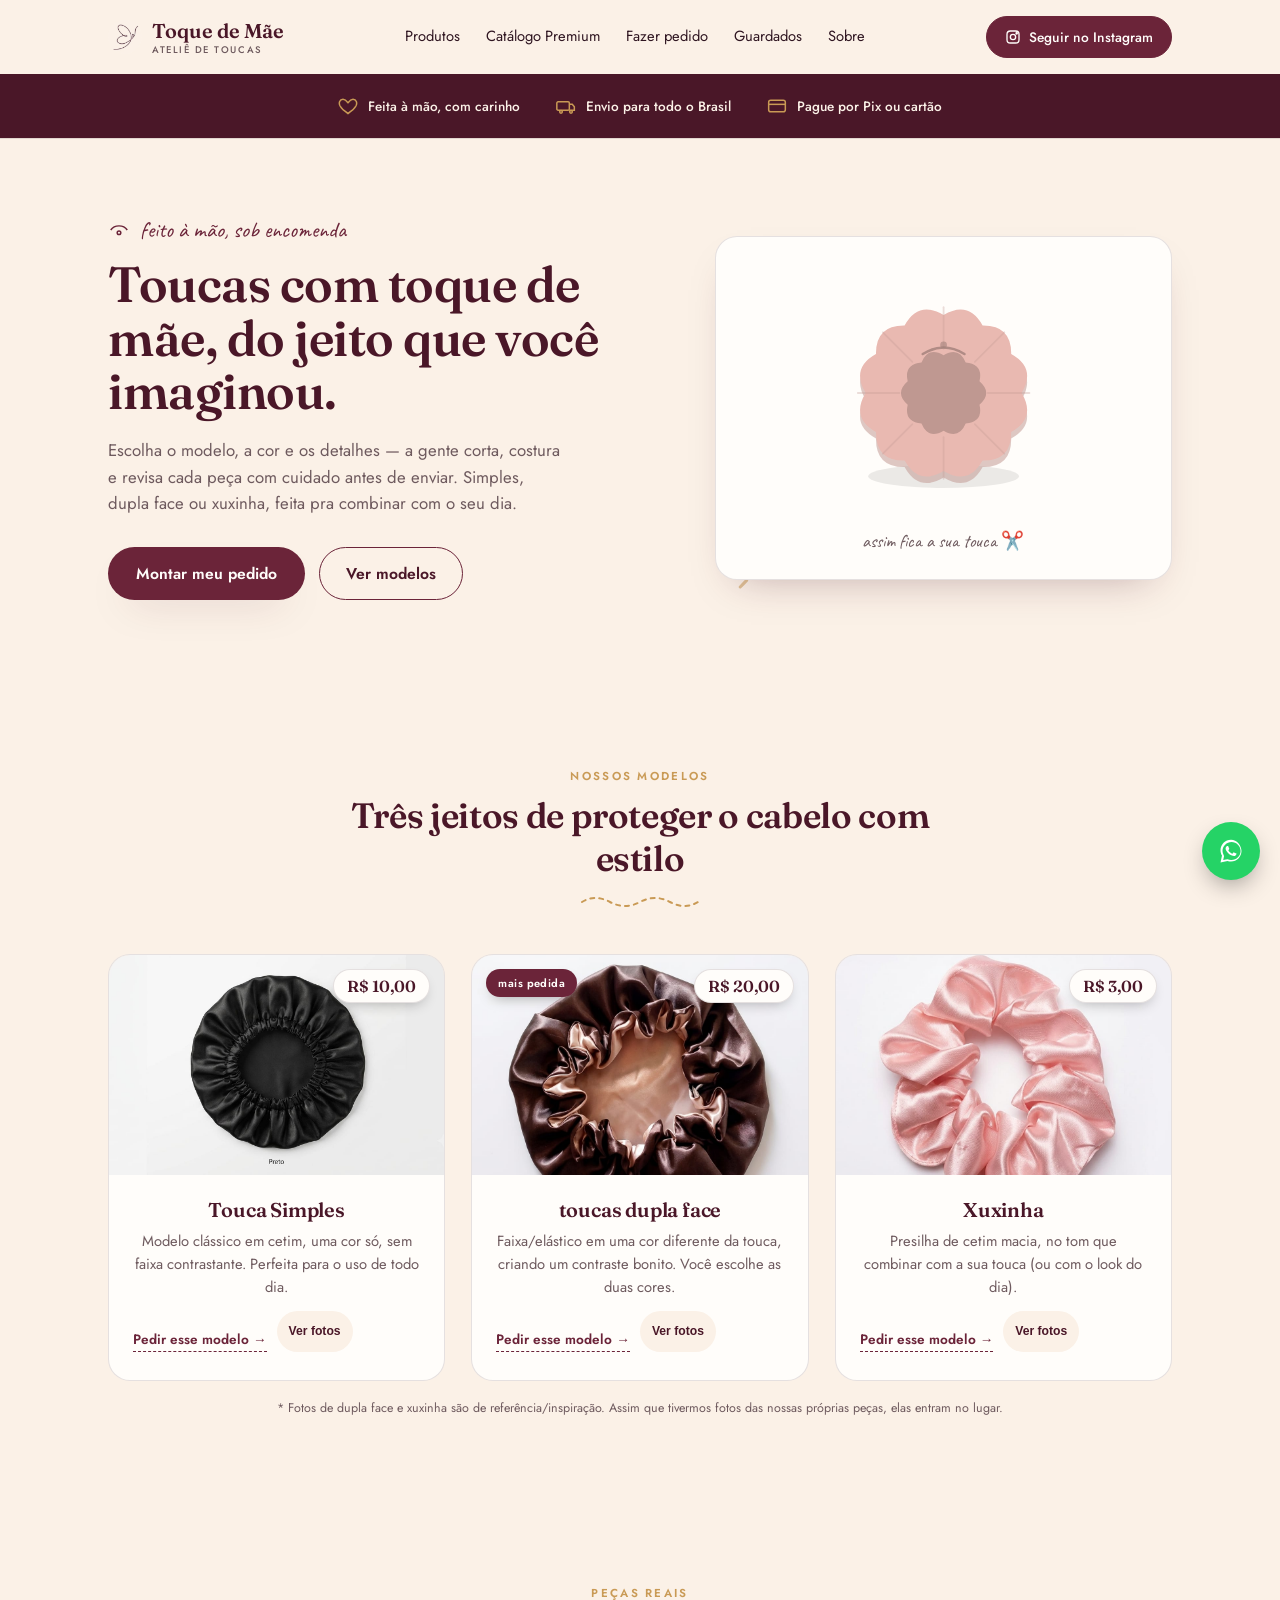
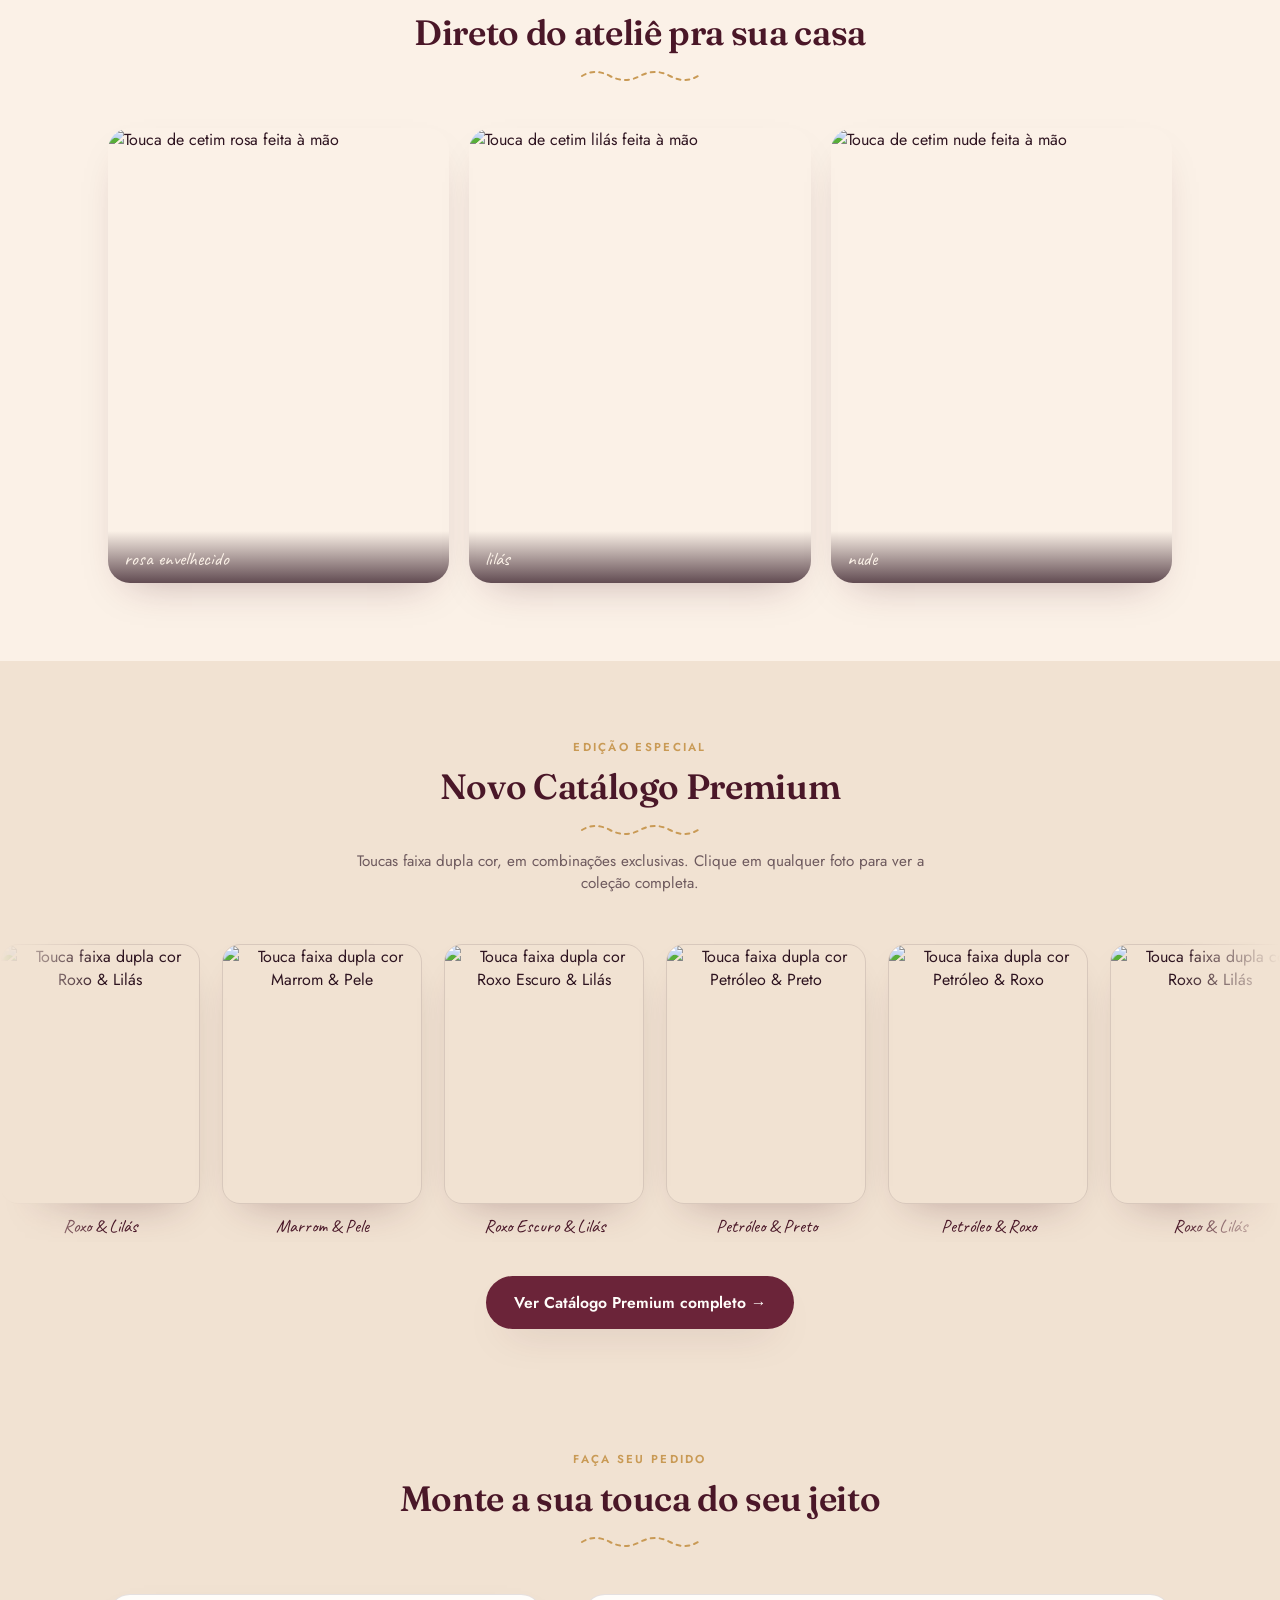
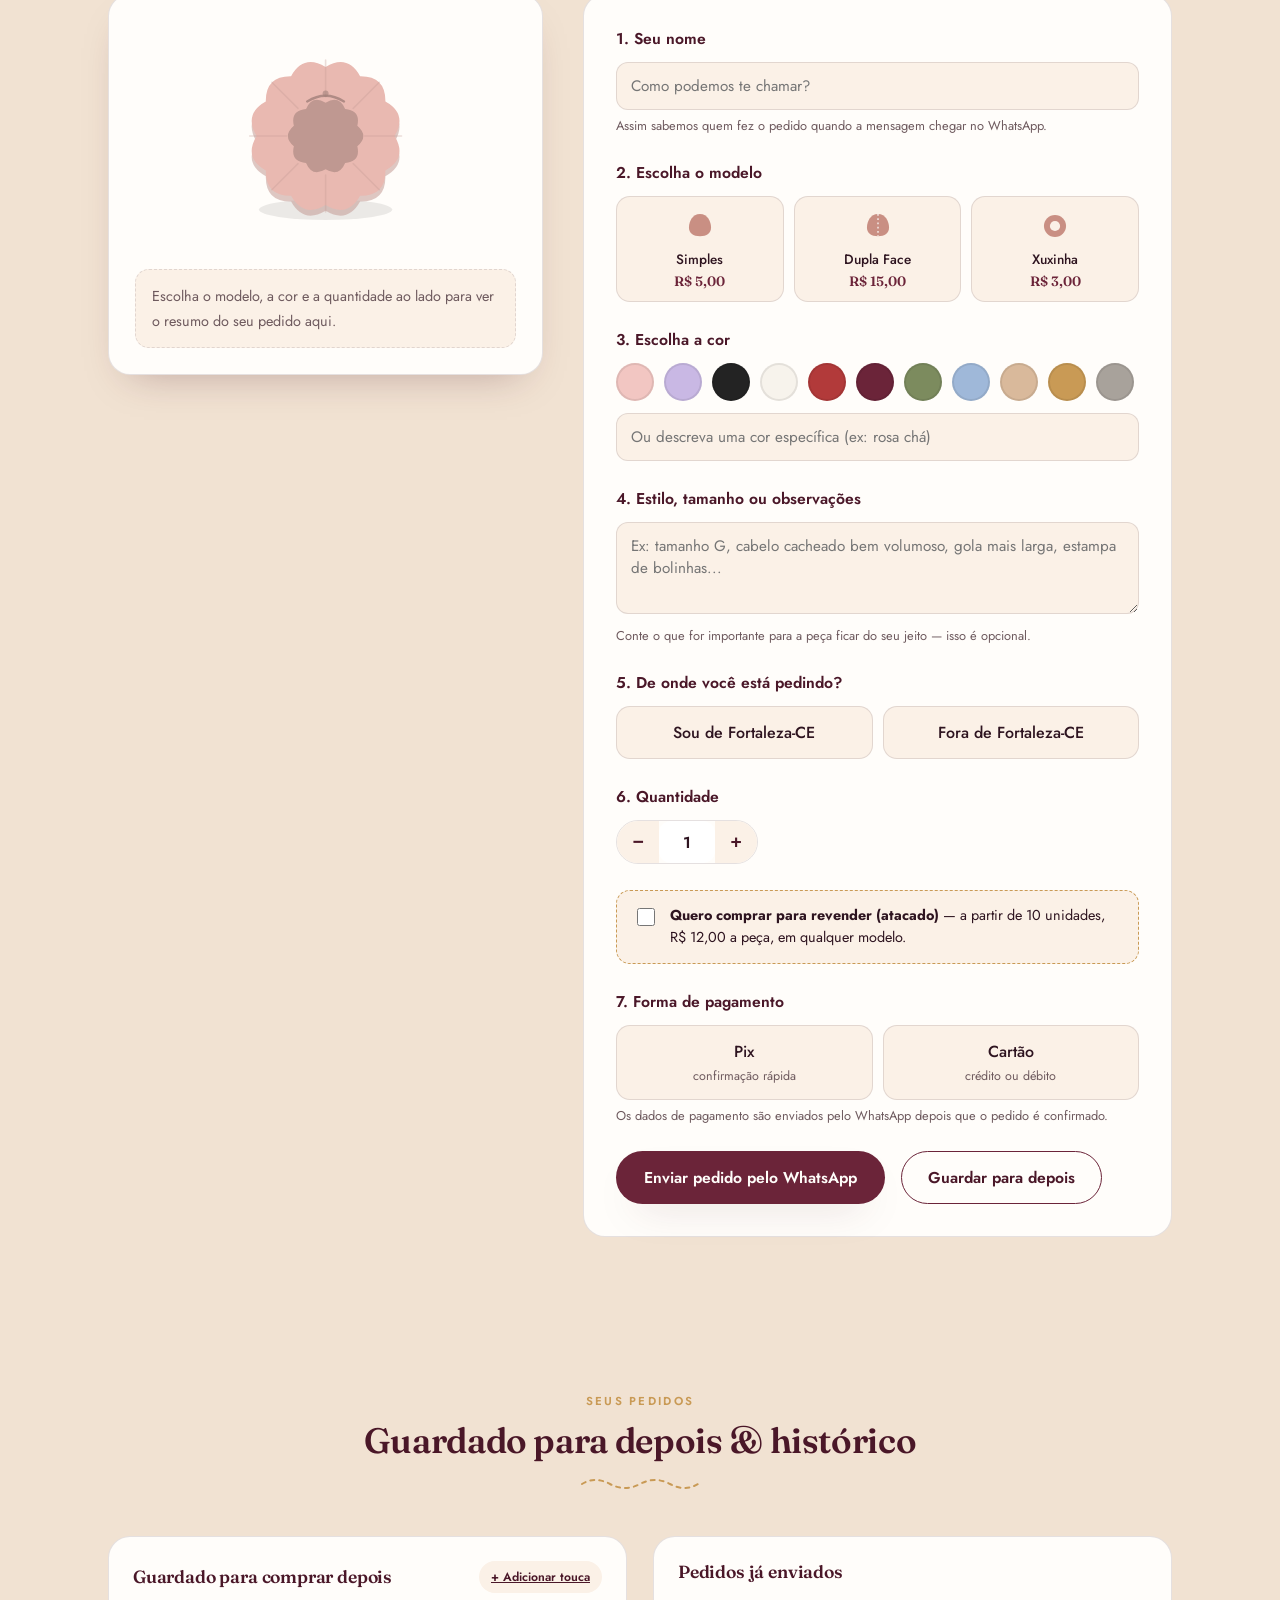
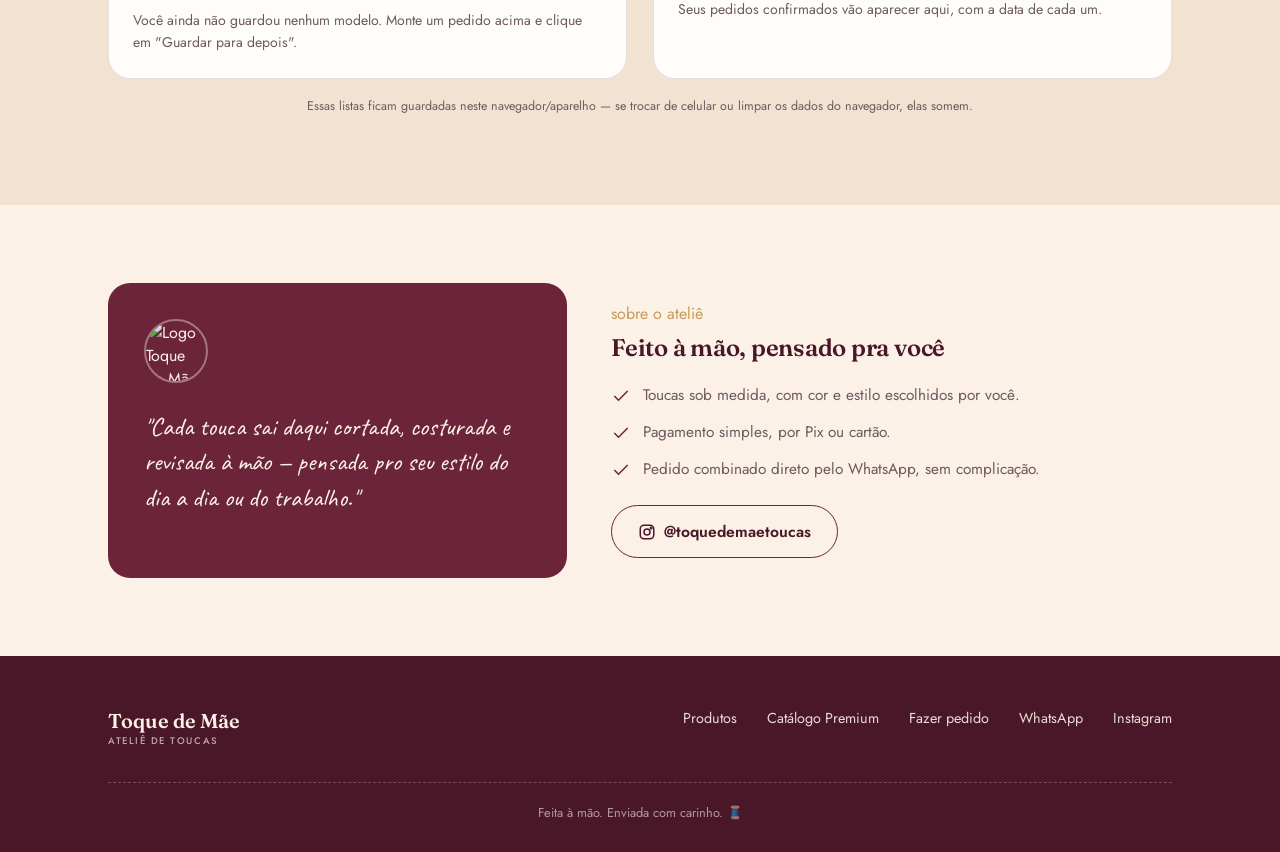
==== index.html @ f6f3ed4c "Add files via upload" ====
<!DOCTYPE html>
<html lang="pt-BR">
<head>
<meta charset="UTF-8">
<meta name="viewport" content="width=device-width, initial-scale=1.0">
<title>Toque de Mãe — Toucas feitas à mão</title>
<link rel="icon" type="image/jpeg" href="FOTOS/WhatsApp Image 2026-07-10 at 22.04.01.jpeg">
<link rel="preconnect" href="https://fonts.googleapis.com">
<link rel="preconnect" href="https://fonts.gstatic.com" crossorigin>
<link href="https://fonts.googleapis.com/css2?family=Fraunces:ital,opsz,wght@0,9..144,300;0,9..144,500;0,9..144,600;1,9..144,500&family=Jost:wght@300;400;500;600;700&family=Caveat:wght@500;600&display=swap" rel="stylesheet">
<link rel="stylesheet" href="toque-de-mae.css">
</head>
<body>

<header>
  <div class="nav">
    <a class="brand" href="#top">
      <img class="brand-mark" src="FOTOS/WhatsApp Image 2026-07-10 at 22.04.01.jpeg" alt="Logo Toque de Mãe" style="border-radius:50%;object-fit:cover;">
      <span class="brand-name">Toque de Mãe<small>Ateliê de toucas</small></span>
    </a>
    <nav class="links">
      <a href="#produtos">Produtos</a>
      <a href="#catalogo-premium">Catálogo Premium</a>
      <a href="#pedido">Fazer pedido</a>
      <a href="#favoritos">Guardados</a>
      <a href="#sobre">Sobre</a>
    </nav>
    <a class="ig-btn" href="https://www.instagram.com/toquedemaetoucas" target="_blank" rel="noopener">
      <svg viewBox="0 0 24 24" fill="none" stroke="currentColor" stroke-width="2"><rect x="3" y="3" width="18" height="18" rx="5"/><circle cx="12" cy="12" r="4"/><circle cx="17.5" cy="6.5" r="1"/></svg>
      <span>Seguir no Instagram</span>
    </a>
  </div>
  <div class="trust-strip">
    <div class="trust-item">
      <svg viewBox="0 0 24 24" fill="none" stroke="currentColor" stroke-width="1.8"><path d="M12 21s-7-4.5-9.5-9C.5 8 2 4 6 4c2 0 4 1.5 6 4 2-2.5 4-4 6-4 4 0 5.5 4 3.5 8-2.5 4.5-9.5 9-9.5 9z"/></svg>
      Feita à mão, com carinho
    </div>
    <div class="trust-item">
      <svg viewBox="0 0 24 24" fill="none" stroke="currentColor" stroke-width="1.8"><rect x="1" y="7" width="15" height="10" rx="1.5"/><path d="M16 10h3.5L22 13v4h-6"/><circle cx="6" cy="19" r="1.6"/><circle cx="18" cy="19" r="1.6"/></svg>
      Envio para todo o Brasil
    </div>
    <div class="trust-item">
      <svg viewBox="0 0 24 24" fill="none" stroke="currentColor" stroke-width="1.8"><rect x="2" y="5" width="20" height="14" rx="2.5"/><path d="M2 10h20"/></svg>
      Pague por Pix ou cartão
    </div>
  </div>
</header>

<main id="top">

  <!-- HERO -->
  <section class="hero">
    <div class="wrap">
      <div>
        <div class="eyebrow">
          <svg viewBox="0 0 24 24" fill="none" stroke="currentColor" stroke-width="1.6"><path d="M3 12c4-6 14-6 18 0"/><circle cx="12" cy="15" r="2"/></svg>
          feito à mão, sob encomenda
        </div>
        <h1>Toucas com toque de mãe, do jeito que você imaginou.</h1>
        <p class="lede">Escolha o modelo, a cor e os detalhes — a gente corta, costura e revisa cada peça com cuidado antes de enviar. Simples, dupla face ou xuxinha, feita pra combinar com o seu dia.</p>
        <div class="hero-ctas">
          <a href="#pedido" class="btn-primary">Montar meu pedido</a>
          <a href="#produtos" class="btn-ghost">Ver modelos</a>
        </div>
      </div>
      <div class="hero-art">
        <svg class="hero-thread" viewBox="0 0 300 300" fill="none">
          <path d="M10 250 C 80 180, 60 90, 150 60 S 280 20, 280 90" stroke="#C99A55" stroke-width="2" stroke-dasharray="6 8" stroke-linecap="round"/>
        </svg>
        <div class="hero-card">
          <svg id="heroPreview" viewBox="0 0 200 200"></svg>
          <div class="cap">assim fica a sua touca ✂️</div>
        </div>
      </div>
    </div>
  </section>

  <!-- PRODUCTS -->
  <section id="produtos">
    <div class="wrap">
      <div class="section-head">
        <span class="tag">nossos modelos</span>
        <h2>Três jeitos de proteger o cabelo com estilo</h2>
        <svg class="stitch-underline" viewBox="0 0 120 12"><path d="M2 6 Q 15 -2, 30 6 T 60 6 T 90 6 T 118 6" stroke="#C99A55" stroke-width="2" fill="none" stroke-dasharray="4 5" stroke-linecap="round"/></svg>
      </div>
      <div class="products-grid">

        <div class="product-card">
          <div class="product-media">
            <span class="price-tag">R$ 10,00</span>
            <div class="product-photo">
              <img src="FOTOS/foto 2.jpeg" alt="Touca simples de cetim dourada, foto real do ateliê" loading="lazy">
            </div>
          </div>
          <div class="body">
            <h3>Touca Simples</h3>
            <p>Modelo clássico em cetim, uma cor só, sem faixa contrastante. Perfeita para o uso de todo dia.</p>
            <div style="display:flex; gap:10px; flex-wrap:wrap; margin-top:12px;">
              <a class="pick" data-type="simples" href="#pedido">Pedir esse modelo →</a>
              <button type="button" class="fh-btn" data-carousel="simples">Ver fotos</button>
            </div>
          </div>
        </div>

        <div class="product-card">
          <div class="product-media">
            <span class="badge-best">mais pedida</span>
            <span class="price-tag">R$ 20,00</span>
            <div class="product-photo">
              <img src="FOTOS/foto 8.jpeg" alt="Acessórios de cetim em duas cores, inspiração para touca dupla face" loading="lazy" referrerpolicy="no-referrer" onerror="this.onerror=null;this.src=quot;assets/touca-lilas.jpg&quot;;">
            </div>
          </div>
          <div class="body">
            <h3>toucas dupla face</h3>
            <p>Faixa/elástico em uma cor diferente da touca, criando um contraste bonito. Você escolhe as duas cores.</p>
            <div style="display:flex; gap:10px; flex-wrap:wrap; margin-top:12px;">
              <a class="pick" data-type="dupla" href="#pedido">Pedir esse modelo →</a>
              <button type="button" class="fh-btn" data-carousel="dupla">Ver fotos</button>
            </div>
          </div>
        </div>

        <div class="product-card">
          <div class="product-media">
            <span class="price-tag">R$ 3,00</span>
            <div class="product-photo">
              <img src="FOTOS/foto 12.jpeg" alt="Xuxinha de cetim rosa, foto real do ateliê" loading="lazy">
            </div>
          </div>
          <div class="body">
            <h3>Xuxinha</h3>
            <p>Presilha de cetim macia, no tom que combinar com a sua touca (ou com o look do dia).</p>
            <div style="display:flex; gap:10px; flex-wrap:wrap; margin-top:12px;">
              <a class="pick" data-type="xuxinha" href="#pedido">Pedir esse modelo →</a>
              <button type="button" class="fh-btn" data-carousel="xuxinha">Ver fotos</button>
            </div>
          </div>
        </div>

      </div>
      <p style="text-align:center; font-size:0.78rem; color:var(--ink-soft); margin-top:18px;">* Fotos de dupla face e xuxinha são de referência/inspiração. Assim que tivermos fotos das nossas próprias peças, elas entram no lugar.</p>
    </div>
  </section>

  <!-- GALLERY -->
  <section>
    <div class="wrap">
      <div class="section-head">
        <span class="tag">peças reais</span>
        <h2>Direto do ateliê pra sua casa</h2>
        <svg class="stitch-underline" viewBox="0 0 120 12"><path d="M2 6 Q 15 -2, 30 6 T 60 6 T 90 6 T 118 6" stroke="#C99A55" stroke-width="2" fill="none" stroke-dasharray="4 5" stroke-linecap="round"/></svg>
      </div>
      <div class="gallery-grid">
        <div class="gallery-item">
          <img src="assets/touca-rosa.jpg" alt="Touca de cetim rosa feita à mão" loading="lazy">
          <div class="cap">rosa envelhecido</div>
        </div>
        <div class="gallery-item">
          <img src="assets/touca-lilas.jpg" alt="Touca de cetim lilás feita à mão" loading="lazy">
          <div class="cap">lilás</div>
        </div>
        <div class="gallery-item">
          <img src="assets/touca-nude.jpg" alt="Touca de cetim nude feita à mão" loading="lazy">
          <div class="cap">nude</div>
        </div>
      </div>
    </div>
  </section>

  <!-- CATÁLOGO PREMIUM -->
  <section class="alt premium-section">
    <div class="wrap">
      <div class="section-head">
        <span class="tag">edição especial</span>
        <h2>Novo Catálogo Premium</h2>
        <svg class="stitch-underline" viewBox="0 0 120 12"><path d="M2 6 Q 15 -2, 30 6 T 60 6 T 90 6 T 118 6" stroke="#C99A55" stroke-width="2" fill="none" stroke-dasharray="4 5" stroke-linecap="round"/></svg>
        <p style="margin-top:14px;color:var(--ink-soft);font-size:0.95rem;">Toucas faixa dupla cor, em combinações exclusivas. Clique em qualquer foto para ver a coleção completa.</p>
      </div>
    </div>

    <div class="marquee-wrap">
      <a href="#catalogo-premium" class="marquee-track" id="marqueeTrack" aria-label="Ver Catálogo Premium completo">
        <!-- os itens são duplicados via JS para o loop ficar contínuo -->
      </a>
    </div>

    <div class="wrap" style="text-align:center; margin-top:8px;">
      <a href="#catalogo-premium" class="btn-primary">Ver Catálogo Premium completo →</a>
    </div>
  </section>

  <!-- ORDER -->
  <section class="alt" id="pedido">
    <div class="wrap">
      <div class="section-head">
        <span class="tag">faça seu pedido</span>
        <h2>Monte a sua touca do seu jeito</h2>
        <svg class="stitch-underline" viewBox="0 0 120 12"><path d="M2 6 Q 15 -2, 30 6 T 60 6 T 90 6 T 118 6" stroke="#C99A55" stroke-width="2" fill="none" stroke-dasharray="4 5" stroke-linecap="round"/></svg>
      </div>

      <div class="order-layout">

        <div class="preview-panel">
          <svg id="livePreview" viewBox="0 0 200 200"></svg>
          <div class="preview-summary" id="summaryBox">
            Escolha o modelo, a cor e a quantidade ao lado para ver o resumo do seu pedido aqui.
          </div>
        </div>

        <form id="orderForm">

          <div class="field">
            <label class="title" for="customerName">1. Seu nome</label>
            <input type="text" id="customerName" placeholder="Como podemos te chamar?">
            <div class="hint">Assim sabemos quem fez o pedido quando a mensagem chegar no WhatsApp.</div>
          </div>

          <div class="field">
            <label class="title">2. Escolha o modelo</label>
            <div class="type-grid" id="typeGrid">
              <label class="type-option" data-type="simples">
                <input type="radio" name="tipo" value="Touca Simples">
                <svg viewBox="0 0 40 40"><path d="M20 6 C11 6 7 15 7 22 C7 28 12 32 20 32 C28 32 33 28 33 22 C33 15 29 6 20 6 Z" fill="#c98f83"/></svg>
                Simples
                <span class="price">R$ 5,00</span>
              </label>
              <label class="type-option" data-type="dupla">
                <input type="radio" name="tipo" value="Touca Dupla Face">
                <svg viewBox="0 0 40 40"><path d="M20 6 C11 6 7 15 7 22 C7 28 12 32 20 32 C28 32 33 28 33 22 C33 15 29 6 20 6 Z" fill="#c98f83"/><path d="M20 6 L20 32" stroke="#fff" stroke-width="1.4" stroke-dasharray="2 3"/></svg>
                Dupla Face
                <span class="price">R$ 15,00</span>
              </label>
              <label class="type-option" data-type="xuxinha">
                <input type="radio" name="tipo" value="Xuxinha">
                <svg viewBox="0 0 40 40"><circle cx="20" cy="20" r="13" fill="#c98f83"/><circle cx="20" cy="20" r="6" fill="#FBF1E7"/></svg>
                Xuxinha
                <span class="price">R$ 3,00</span>
              </label>
            </div>
          </div>

          <div class="field">
            <label class="title">3. Escolha a cor <span id="colorLabelExtra"></span></label>
            <div class="swatches" id="swatchesMain"></div>
            <div class="custom-color-row">
              <input type="text" id="customColor" placeholder="Ou descreva uma cor específica (ex: rosa chá)">
            </div>
          </div>

          <div class="field" id="secondColorField" style="display:none;">
            <label class="title">Cor do outro lado (dupla face)</label>
            <div class="swatches" id="swatchesSecond"></div>
          </div>

          <div class="field">
            <label class="title">4. Estilo, tamanho ou observações</label>
            <textarea id="obs" rows="3" placeholder="Ex: tamanho G, cabelo cacheado bem volumoso, gola mais larga, estampa de bolinhas..."></textarea>
            <div class="hint">Conte o que for importante para a peça ficar do seu jeito — isso é opcional.</div>
          </div>

          <div class="field">
            <label class="title">5. De onde você está pedindo?</label>
            <div class="pay-grid" id="locationGrid">
              <label class="pay-option" data-loc="fortaleza">
                <input type="radio" name="localizacao" value="Fortaleza-CE">
                Sou de Fortaleza-CE
              </label>
              <label class="pay-option" data-loc="fora">
                <input type="radio" name="localizacao" value="Fora de Fortaleza-CE">
                Fora de Fortaleza-CE
              </label>
            </div>
            <div id="cityStateField" style="display:none; margin-top:12px;">
              <input type="text" id="cityState" placeholder="Sua cidade e estado (ex: Sobral - CE)">
              <div class="hint">Pedidos fora de Fortaleza têm o frete combinado à parte, calculado conforme sua cidade.</div>
            </div>
          </div>

          <div class="field">
            <label class="title">6. Quantidade</label>
            <div class="qty-control">
              <button type="button" id="qtyMinus" aria-label="Diminuir quantidade">−</button>
              <input type="text" id="qtyValue" value="1" readonly>
              <button type="button" id="qtyPlus" aria-label="Aumentar quantidade">+</button>
            </div>
          </div>

          <div class="field">
            <label class="wholesale-toggle" for="atacadoCheck">
              <input type="checkbox" id="atacadoCheck">
              <span><strong>Quero comprar para revender (atacado)</strong> — a partir de 10 unidades, R$ 12,00 a peça, em qualquer modelo.</span>
            </label>
            <div class="hint" id="atacadoHint" style="display:none;"></div>
          </div>

          <div class="field">
            <label class="title">7. Forma de pagamento</label>
            <div class="pay-grid" id="paymentGrid">
              <label class="pay-option" data-pay="Pix">
                <input type="radio" name="pagamento" value="Pix">
                Pix
                <small>confirmação rápida</small>
              </label>
              <label class="pay-option" data-pay="Cartão">
                <input type="radio" name="pagamento" value="Cartão">
                Cartão
                <small>crédito ou débito</small>
              </label>
            </div>
            <div class="hint">Os dados de pagamento são enviados pelo WhatsApp depois que o pedido é confirmado.</div>
          </div>

          <div class="submit-row">
            <button type="submit" class="btn-primary">Enviar pedido pelo WhatsApp</button>
            <button type="button" id="saveForLaterBtn" class="btn-ghost">Guardar para depois</button>
            <span class="error-msg" id="errorMsg">Escolha o modelo, a cor, o pagamento e confira a quantidade antes de enviar.</span>
            <span class="saved-msg" id="savedMsg">Guardado! Veja em "Guardado para depois" logo abaixo.</span>
          </div>

        </form>
      </div>
    </div>
  </section>

  <!-- FAVORITOS E HISTÓRICO -->
  <section class="alt" id="favoritos">
    <div class="wrap">
      <div class="section-head">
        <span class="tag">seus pedidos</span>
        <h2>Guardado para depois & histórico</h2>
        <svg class="stitch-underline" viewBox="0 0 120 12"><path d="M2 6 Q 15 -2, 30 6 T 60 6 T 90 6 T 118 6" stroke="#C99A55" stroke-width="2" fill="none" stroke-dasharray="4 5" stroke-linecap="round"/></svg>
      </div>
      <div class="fav-hist-grid">
        <div class="fh-panel">
          <div class="fh-panel-head">
            <h3>Guardado para comprar depois</h3>
            <a href="#pedido" class="fh-btn">+ Adicionar touca</a>
          </div>
          <div id="favoritesList"><p class="list-empty">Você ainda não guardou nenhum modelo. Monte um pedido acima e clique em "Guardar para depois".</p></div>
        </div>
        <div class="fh-panel">
          <h3>Pedidos já enviados</h3>
          <div id="ordersList"><p class="list-empty">Seus pedidos confirmados vão aparecer aqui, com a data de cada um.</p></div>
        </div>
      </div>
      <p class="fh-note">Essas listas ficam guardadas neste navegador/aparelho — se trocar de celular ou limpar os dados do navegador, elas somem.</p>
    </div>
  </section>

  <!-- ABOUT -->
  <section id="sobre">
    <div class="wrap about">
      <div class="about-art">
        <div class="frame">
          <img src="assets/logo-toque-de-mae.jpg" alt="Logo Toque de Mãe" style="width:64px;height:64px;border-radius:50%;margin-bottom:18px;border:2px solid rgba(251,241,231,0.4);">
          <p>"Cada touca sai daqui cortada, costurada e revisada à mão — pensada pro seu estilo do dia a dia ou do trabalho."</p>
        </div>
      </div>
      <div>
        <span class="tag" style="color:var(--gold);">sobre o ateliê</span>
        <h2 style="margin-top:8px;">Feito à mão, pensado pra você</h2>
        <ul>
          <li>
            <svg viewBox="0 0 24 24" fill="none" stroke="currentColor" stroke-width="1.8"><path d="M20 6L9 17l-5-5"/></svg>
            Toucas sob medida, com cor e estilo escolhidos por você.
          </li>
          <li>
            <svg viewBox="0 0 24 24" fill="none" stroke="currentColor" stroke-width="1.8"><path d="M20 6L9 17l-5-5"/></svg>
            Pagamento simples, por Pix ou cartão.
          </li>
          <li>
            <svg viewBox="0 0 24 24" fill="none" stroke="currentColor" stroke-width="1.8"><path d="M20 6L9 17l-5-5"/></svg>
            Pedido combinado direto pelo WhatsApp, sem complicação.
          </li>
        </ul>
        <a class="btn-ghost" style="margin-top:24px;" href="https://www.instagram.com/toquedemaetoucas" target="_blank" rel="noopener">
          <svg viewBox="0 0 24 24" width="18" height="18" fill="none" stroke="currentColor" stroke-width="2"><rect x="3" y="3" width="18" height="18" rx="5"/><circle cx="12" cy="12" r="4"/><circle cx="17.5" cy="6.5" r="1"/></svg>
          @toquedemaetoucas
        </a>
      </div>
    </div>
  </section>

</main>

<div class="carousel-overlay" id="carouselOverlay">
  <div class="carousel-box">
    <button type="button" class="carousel-close" id="carouselClose">✕</button>
    <h3 id="carouselTitle">Fotos</h3>
    <div class="carousel-viewport" id="carouselViewport"></div>
    <button type="button" class="carousel-nav carousel-prev" id="carouselPrev">‹</button>
    <button type="button" class="carousel-nav carousel-next" id="carouselNext">›</button>
    <div class="carousel-dots" id="carouselDots"></div>
  </div>
</div>

<a class="float-whatsapp" href="https://wa.me/558596822257?text=Ol%C3%A1!%20Vim%20pelo%20site%20e%20queria%20saber%20mais%20sobre%20as%20toucas." target="_blank" rel="noopener" aria-label="Falar no WhatsApp">
  <svg viewBox="0 0 32 32" fill="currentColor"><path d="M16.02 3C9.4 3 4 8.4 4 15.02c0 2.25.62 4.36 1.7 6.16L4 29l7.98-1.66a12.9 12.9 0 0 0 4.04.65C22.64 28 28 22.6 28 15.98 28 9.4 22.64 3 16.02 3zm0 23.3c-1.36 0-2.68-.27-3.9-.8l-.28-.13-4.73.98.99-4.62-.18-.3a10.24 10.24 0 0 1-1.6-5.4c0-5.68 4.63-10.3 10.32-10.3 5.68 0 10.3 4.62 10.3 10.3 0 5.7-4.62 10.27-10.32 10.27zm5.66-7.7c-.3-.16-1.83-.9-2.11-1-.28-.1-.49-.16-.7.16-.2.3-.8 1-.98 1.2-.18.2-.36.23-.67.08-.3-.16-1.29-.48-2.45-1.53-.9-.8-1.52-1.8-1.7-2.1-.18-.3-.02-.47.13-.62.14-.14.3-.36.46-.55.15-.18.2-.3.3-.5.1-.2.05-.38-.02-.54-.08-.16-.7-1.7-.96-2.32-.25-.6-.5-.52-.7-.53h-.6c-.2 0-.53.08-.8.38-.28.3-1.06 1.03-1.06 2.5s1.08 2.9 1.24 3.1c.15.2 2.13 3.26 5.17 4.56.72.3 1.28.5 1.72.63.72.23 1.38.2 1.9.12.58-.09 1.83-.75 2.08-1.47.26-.72.26-1.34.18-1.47-.07-.13-.27-.2-.57-.35z"/></svg>
</a>

<footer>
  <div class="wrap">
    <div class="footer-grid">
      <div>
        <span class="brand-name">Toque de Mãe<small>Ateliê de toucas</small></span>
      </div>
      <div class="footer-links">
        <a href="#produtos">Produtos</a>
        <a href="catalogo-premium.html">Catálogo Premium</a>
        <a href="#pedido">Fazer pedido</a>
        <a href="https://wa.me/558596822257" target="_blank" rel="noopener">WhatsApp</a>
        <a href="https://www.instagram.com/toquedemaetoucas" target="_blank" rel="noopener">Instagram</a>
      </div>
    </div>
    <div class="footer-bottom">Feita à mão. Enviada com carinho. 🧵</div>
  </div>
</footer>

<script src="toque-de-mae.js"></script>

</body>
</html>
---- toque-de-mae.css ----
:root{
    --cream:#FBF1E7;
    --cream-deep:#F1E2D2;
    --paper:#FFFDFA;
    --wine:#6B2439;
    --wine-deep:#4A1728;
    --ink:#2E1420;
    --ink-soft:#6E5A5E;
    --blush:#E9B9B1;
    --gold:#C99A55;
    --line: rgba(46,20,32,0.12);
    --radius: 22px;
    --shadow: 0 18px 40px -22px rgba(74,23,40,0.35);
  }
  *{box-sizing:border-box;}
  html{scroll-behavior:smooth;}
  body{
    margin:0;
    background:var(--cream);
    color:var(--ink);
    font-family:'Jost', sans-serif;
    -webkit-font-smoothing:antialiased;
  }
  h1,h2,h3{
    font-family:'Fraunces', serif;
    font-weight:600;
    margin:0;
    color:var(--wine-deep);
    letter-spacing:-0.01em;
  }
  .script{
    font-family:'Caveat', cursive;
    color:var(--wine);
  }
  a{color:inherit;}
  img,svg{display:block;max-width:100%;}
  .wrap{
    max-width:1120px;
    margin:0 auto;
    padding:0 28px;
  }
  .stitched{
    border:none;
    border-top:2px dashed var(--line);
    margin:0;
  }
  /* ---------- Header ---------- */
  header{
    position:sticky; top:0; z-index:50;
    background:rgba(251,241,231,0.86);
    backdrop-filter:blur(10px);
    border-bottom:1px solid var(--line);
  }
  .nav{
    display:flex; align-items:center; justify-content:space-between;
    padding:16px 28px;
    max-width:1120px; margin:0 auto;
  }
  .brand{
    display:flex; align-items:center; gap:10px;
    text-decoration:none;
  }
  .brand-mark{ width:34px; height:34px; flex-shrink:0; }
  .brand-name{
    font-family:'Fraunces', serif;
    font-size:1.25rem;
    font-weight:600;
    color:var(--wine-deep);
  }
  .brand-name small{
    display:block;
    font-family:'Jost', sans-serif;
    font-size:0.6rem;
    letter-spacing:.16em;
    text-transform:uppercase;
    color:var(--ink-soft);
    font-weight:500;
  }
  nav.links{ display:flex; gap:26px; }
  nav.links a{
    text-decoration:none;
    font-size:0.92rem;
    color:var(--ink);
    position:relative;
    padding-bottom:3px;
  }
  nav.links a:hover{ color:var(--wine); }
  .ig-btn{
    display:inline-flex; align-items:center; gap:8px;
    background:var(--wine);
    color:var(--paper) !important;
    padding:10px 18px;
    border-radius:999px;
    text-decoration:none;
    font-size:0.86rem;
    font-weight:500;
    border:1px solid var(--wine);
    transition:transform .18s ease, background .18s ease;
    white-space:nowrap;
  }
  .ig-btn:hover{ background:var(--wine-deep); transform:translateY(-1px); }
  .ig-btn svg{ width:16px; height:16px; }
  .menu-toggle{ display:none; }

  /* ---------- Hero ---------- */
  .hero{
    position:relative;
    padding:76px 0 90px;
    overflow:hidden;
  }
  .hero .wrap{
    display:grid;
    grid-template-columns: 1.1fr 0.9fr;
    gap:48px;
    align-items:center;
  }
  .eyebrow{
    font-family:'Caveat', cursive;
    font-size:1.4rem;
    color:var(--wine);
    display:flex; align-items:center; gap:10px;
  }
  .eyebrow svg{ width:22px; height:22px; }
  .hero h1{
    font-size:clamp(2.1rem, 4vw, 3.1rem);
    line-height:1.08;
    margin:14px 0 18px;
  }
  .hero p.lede{
    font-size:1.05rem;
    color:var(--ink-soft);
    max-width:46ch;
    line-height:1.6;
    margin-bottom:30px;
  }
  .hero-ctas{ display:flex; gap:14px; flex-wrap:wrap; }
  .btn-primary{
    background:var(--wine);
    color:var(--paper);
    border:none;
    padding:15px 28px;
    border-radius:999px;
    font-family:'Jost', sans-serif;
    font-size:0.98rem;
    font-weight:600;
    cursor:pointer;
    text-decoration:none;
    display:inline-block;
    transition:transform .18s ease, box-shadow .18s ease;
    box-shadow:var(--shadow);
  }
  .btn-primary:hover{ transform:translateY(-2px); }
  .btn-ghost{
    background:transparent;
    border:1.5px solid var(--wine);
    color:var(--wine-deep);
    padding:14px 26px;
    border-radius:999px;
    font-family:'Jost', sans-serif;
    font-weight:600;
    font-size:0.98rem;
    text-decoration:none;
    display:inline-flex; align-items:center; gap:8px;
  }
  .hero-art{ position:relative; }
  .hero-thread{
    position:absolute; inset:-30px -10px auto auto;
    width:120%; height:auto; opacity:.55; z-index:0;
  }
  .hero-card{
    position:relative; z-index:1;
    background:var(--paper);
    border-radius:var(--radius);
    box-shadow:var(--shadow);
    padding:26px;
    border:1px solid var(--line);
  }
  .hero-card svg{ width:100%; height:260px; }
  .hero-card .cap{
    text-align:center;
    font-family:'Caveat', cursive;
    color:var(--ink-soft);
    font-size:1.15rem;
    margin-top:6px;
  }

  /* ---------- Section heading pattern ---------- */
  .section-head{ text-align:center; max-width:600px; margin:0 auto 46px; }
  .section-head .tag{
    font-size:0.72rem; letter-spacing:.2em; text-transform:uppercase;
    color:var(--gold); font-weight:600; margin-bottom:10px; display:block;
  }
  .section-head h2{ font-size:clamp(1.6rem,3vw,2.2rem); }
  .stitch-underline{ width:120px; height:12px; margin:16px auto 0; display:block; }

  section{ padding:78px 0; }
  section.alt{ background:var(--cream-deep); }

  /* ---------- Products ---------- */
  .products-grid{
    display:grid; grid-template-columns:repeat(3,1fr); gap:26px;
  }
  .product-card{
    position:relative;
    background:var(--paper);
    border-radius:var(--radius);
    padding:0 0 28px;
    border:1px solid var(--line);
    text-align:center;
    overflow:hidden;
    transition:transform .2s ease, box-shadow .2s ease;
  }
  .product-card:hover{ transform:translateY(-6px); box-shadow:var(--shadow); }
  .product-card:hover .product-photo img{ transform:scale(1.06); }
  .product-media{
    position:relative;
    height:220px;
    background:var(--cream-deep);
    overflow:hidden;
  }
  .product-media svg{ width:100%; height:100%; padding:24px; }
  .product-photo{ width:100%; height:100%; overflow:hidden; }
  .product-photo img{
    width:100%; height:100%; object-fit:cover; object-position:center 30%;
    transition:transform .5s ease;
    display:block;
  }
  .badge-best{
    position:absolute; top:14px; left:14px; z-index:2;
    background:var(--wine); color:var(--paper);
    font-size:0.7rem; font-weight:600; letter-spacing:.04em;
    padding:6px 12px; border-radius:999px;
    box-shadow:0 6px 14px -6px rgba(0,0,0,0.35);
  }
  .price-tag{
    position:absolute; top:14px; right:14px; z-index:2;
    background:var(--paper); color:var(--wine-deep);
    font-family:'Fraunces', serif; font-weight:600; font-size:1rem;
    padding:6px 13px; border-radius:999px;
    box-shadow:0 6px 14px -6px rgba(0,0,0,0.3);
    border:1px solid var(--line);
  }
  .product-card .body{ padding:22px 24px 0; }
  .product-card h3{ font-size:1.25rem; margin-bottom:8px; }
  .product-card p{ font-size:0.92rem; color:var(--ink-soft); line-height:1.55; margin:0; }
  .product-card .pick{
    margin-top:18px;
    display:inline-block;
    font-size:0.85rem;
    font-weight:600;
    color:var(--wine);
    text-decoration:none;
    border-bottom:1.5px dashed var(--wine);
    padding-bottom:2px;
  }

  /* ---------- Trust strip ---------- */
  .trust-strip{
    display:flex; justify-content:center; gap:36px; flex-wrap:wrap;
    padding:22px 28px;
    background:var(--wine-deep); color:var(--cream);
  }
  .trust-item{ display:flex; align-items:center; gap:10px; font-size:0.85rem; font-weight:500; }
  .trust-item svg{ width:20px; height:20px; flex-shrink:0; color:var(--gold); }

  /* ---------- Gallery ---------- */
  .gallery-grid{ display:grid; grid-template-columns:repeat(3,1fr); gap:20px; }
  .gallery-item{
    border-radius:var(--radius);
    overflow:hidden;
    position:relative;
    aspect-ratio:3/4;
    box-shadow:var(--shadow);
  }
  .gallery-item img{
    width:100%; height:100%; object-fit:cover;
    transition:transform .5s ease;
  }
  .gallery-item:hover img{ transform:scale(1.08); }
  .gallery-item .cap{
    position:absolute; left:0; right:0; bottom:0;
    background:linear-gradient(0deg, rgba(46,20,32,0.75), transparent);
    color:var(--cream);
    padding:16px 16px 12px;
    font-family:'Caveat', cursive;
    font-size:1.2rem;
  }

  /* ---------- Floating WhatsApp ---------- */
  .float-whatsapp{
    position:fixed; right:20px; bottom:20px; z-index:60;
    background:#25D366; color:#fff;
    width:58px; height:58px; border-radius:50%;
    display:flex; align-items:center; justify-content:center;
    box-shadow:0 10px 26px -8px rgba(0,0,0,0.45);
    text-decoration:none;
    transition:transform .18s ease;
  }
  .float-whatsapp:hover{ transform:scale(1.08); }
  .float-whatsapp svg{ width:28px; height:28px; }

  /* ---------- Order form ---------- */
  .order-layout{
    display:grid;
    grid-template-columns: 0.85fr 1.15fr;
    gap:40px;
    align-items:flex-start;
  }
  .preview-panel{
    position:sticky; top:100px;
    background:var(--paper);
    border-radius:var(--radius);
    border:1px solid var(--line);
    padding:26px;
    box-shadow:var(--shadow);
  }
  .preview-panel svg{ width:100%; height:230px; }
  .preview-summary{
    margin-top:18px;
    font-size:0.9rem;
    color:var(--ink-soft);
    background:var(--cream);
    border-radius:14px;
    padding:14px 16px;
    line-height:1.7;
    border:1px dashed var(--line);
  }
  .preview-summary b{ color:var(--wine-deep); }

  form{
    background:var(--paper);
    border-radius:var(--radius);
    border:1px solid var(--line);
    padding:32px;
  }
  .field{ margin-bottom:26px; }
  .field > label.title{
    display:block;
    font-weight:600;
    font-size:0.98rem;
    color:var(--wine-deep);
    margin-bottom:12px;
  }
  .field .hint{ font-size:0.8rem; color:var(--ink-soft); margin-top:6px; }

  .type-grid{ display:grid; grid-template-columns:repeat(3,1fr); gap:10px; }
  .type-option{
    border:1.5px solid var(--line);
    border-radius:14px;
    padding:12px 8px;
    text-align:center;
    cursor:pointer;
    font-size:0.85rem;
    font-weight:500;
    color:var(--ink);
    background:var(--cream);
    transition:all .15s ease;
  }
  .type-option svg{ width:34px; height:34px; margin:0 auto 6px; }
  .type-option input{ display:none; }
  .type-option .price{
    display:block; margin-top:4px;
    font-family:'Fraunces', serif; font-weight:600; color:var(--wine);
    font-size:0.85rem;
  }
  .type-option.selected{
    border-color:var(--wine);
    background:#fff;
    box-shadow:0 6px 18px -10px rgba(107,36,57,0.5);
    color:var(--wine-deep);
  }

  .swatches{ display:flex; flex-wrap:wrap; gap:10px; }
  .swatch{
    width:38px; height:38px; border-radius:50%;
    border:2px solid rgba(0,0,0,0.08);
    cursor:pointer;
    position:relative;
    transition:transform .15s ease;
  }
  .swatch:hover{ transform:scale(1.08); }
  .swatch.selected::after{
    content:"";
    position:absolute; inset:-5px;
    border-radius:50%;
    border:2px solid var(--wine);
  }
  .custom-color-row{ margin-top:12px; display:flex; gap:10px; align-items:center; }
  .custom-color-row input[type="text"]{ flex:1; }

  input[type="text"], textarea, select{
    width:100%;
    font-family:'Jost', sans-serif;
    font-size:0.95rem;
    padding:12px 14px;
    border-radius:12px;
    border:1.5px solid var(--line);
    background:var(--cream);
    color:var(--ink);
    resize:vertical;
  }
  input[type="text"]:focus, textarea:focus{
    outline:none; border-color:var(--wine);
    background:#fff;
  }

  .qty-control{ display:flex; align-items:center; gap:0; width:fit-content; border:1.5px solid var(--line); border-radius:999px; overflow:hidden; }
  .qty-control button{
    width:42px; height:42px; border:none; background:var(--cream);
    font-size:1.2rem; cursor:pointer; color:var(--wine-deep); font-weight:600;
  }
  .qty-control button:hover{ background:var(--blush); }
  .qty-control input{
    width:56px; text-align:center; border:none; background:#fff;
    font-size:1rem; font-weight:600; height:42px; padding:0;
  }

  .pay-grid{ display:grid; grid-template-columns:1fr 1fr; gap:10px; }
  .wholesale-toggle{
    display:flex; align-items:flex-start; gap:12px;
    background:var(--cream); border:1.5px dashed var(--gold);
    border-radius:14px; padding:14px 16px; cursor:pointer;
  }
  .wholesale-toggle input{ margin-top:3px; width:18px; height:18px; accent-color:var(--wine); flex-shrink:0; }
  .wholesale-toggle span{ font-size:0.9rem; color:var(--ink); line-height:1.5; }
  #atacadoHint.show{ display:block !important; color:var(--wine); font-weight:500; }
  .pay-option{
    border:1.5px solid var(--line); border-radius:14px; padding:14px;
    cursor:pointer; text-align:center; font-weight:500; background:var(--cream);
    transition:all .15s ease;
  }
  .pay-option input{ display:none; }
  .pay-option.selected{ border-color:var(--wine); background:#fff; color:var(--wine-deep); box-shadow:0 6px 18px -10px rgba(107,36,57,0.5); }
  .pay-option small{ display:block; font-weight:400; color:var(--ink-soft); font-size:0.78rem; margin-top:4px; }

  .submit-row{ display:flex; align-items:center; gap:16px; flex-wrap:wrap; margin-top:6px; }
  .saved-msg{ color:var(--wine); font-size:0.85rem; display:none; font-weight:500; }
  .saved-msg.show{ display:block; }

  /* ---------- Favorites & order history ---------- */
  .fav-hist-grid{ display:grid; grid-template-columns:1fr 1fr; gap:26px; }
  .fh-panel{
    background:var(--paper);
    border-radius:var(--radius);
    border:1px solid var(--line);
    padding:24px;
  }
  .fh-panel h3{ font-family:'Fraunces', serif; font-size:1.1rem; color:var(--wine-deep); margin-bottom:16px; }
  .fh-panel-head{ display:flex; align-items:center; justify-content:space-between; gap:10px; margin-bottom:16px; flex-wrap:wrap; }
  .fh-panel-head h3{ margin-bottom:0; }
  .fh-buyall{
    display:flex; align-items:center; justify-content:space-between; gap:12px; flex-wrap:wrap;
    background:var(--cream); border-radius:14px; padding:12px 16px; margin-bottom:16px;
  }
  .fh-buyall span{ font-size:0.85rem; color:var(--ink); font-weight:500; }
  .list-empty{ font-size:0.88rem; color:var(--ink-soft); line-height:1.6; margin:0; }
  .fh-item{
    display:flex; justify-content:space-between; align-items:flex-start; gap:12px;
    padding:14px 0;
    border-top:1px dashed var(--line);
  }
  .fh-item:first-child{ border-top:none; padding-top:0; }
  .fh-item .fh-info{ font-size:0.88rem; line-height:1.55; color:var(--ink); }
  .fh-item .fh-info b{ color:var(--wine-deep); }
  .fh-item .fh-date{ display:block; font-size:0.76rem; color:var(--ink-soft); margin-top:2px; }
  .fh-actions{ display:flex; gap:8px; flex-shrink:0; }
  .fh-btn{
    border:none; background:var(--cream); color:var(--wine-deep);
    font-size:0.76rem; font-weight:600; padding:7px 12px; border-radius:999px;
    cursor:pointer; white-space:nowrap;
  }
  .fh-btn:hover{ background:var(--blush); }
  .fh-btn.danger{ color:var(--wine); }
  .fh-note{ text-align:center; font-size:0.78rem; color:var(--ink-soft); margin-top:18px; }

  /* ---------- Premium marquee carousel ---------- */
  .premium-section{ padding-bottom:44px; }
  .marquee-wrap{
    overflow:hidden;
    width:100%;
    -webkit-mask-image: linear-gradient(90deg, transparent, #000 8%, #000 92%, transparent);
    mask-image: linear-gradient(90deg, transparent, #000 8%, #000 92%, transparent);
    margin:30px 0 34px;
  }
  .marquee-track{
    display:flex;
    gap:22px;
    width:max-content;
    text-decoration:none;
    animation: marqueeScroll 26s linear infinite;
    padding:4px 0;
  }
  .marquee-track:hover{ animation-play-state:paused; }
  .marquee-item{
    flex:0 0 auto;
    width:200px;
    text-align:center;
  }
  .marquee-item img{
    width:200px; height:260px; object-fit:cover;
    border-radius:18px;
    box-shadow:var(--shadow);
    border:1px solid var(--line);
  }
  .marquee-item .cap{
    display:block;
    margin-top:10px;
    font-family:'Caveat', cursive;
    color:var(--wine-deep);
    font-size:1.15rem;
  }
  @keyframes marqueeScroll{
    from{ transform:translateX(0); }
    to{ transform:translateX(-50%); }
  }
  @media (prefers-reduced-motion: reduce){
    .marquee-track{ animation:none; overflow-x:auto; }
  }
  @media (max-width:600px){
    .marquee-item{ width:150px; }
    .marquee-item img{ width:150px; height:195px; }
  }

  /* ---------- Carousel modal ---------- */
  .carousel-overlay{
    position:fixed; inset:0; z-index:100;
    background:rgba(46,20,32,0.75);
    display:none; align-items:center; justify-content:center;
    padding:24px;
  }
  .carousel-overlay.open{ display:flex; }
  .carousel-box{
    background:var(--paper);
    border-radius:var(--radius);
    max-width:480px; width:100%;
    padding:20px;
    position:relative;
  }
  .carousel-box h3{ text-align:center; margin-bottom:14px; font-size:1.1rem; }
  .carousel-viewport{
    position:relative;
    border-radius:16px;
    overflow:hidden;
    aspect-ratio:1/1;
    background:var(--cream-deep);
  }
  .carousel-viewport img{
    width:100%; height:100%; object-fit:cover;
    display:none;
  }
  .carousel-viewport img.active{ display:block; }
  .carousel-nav{
    position:absolute; top:50%; transform:translateY(-50%);
    width:38px; height:38px; border-radius:50%;
    background:rgba(255,255,255,0.9); border:none;
    font-size:1.1rem; cursor:pointer; color:var(--wine-deep);
  }
  .carousel-prev{ left:10px; }
  .carousel-next{ right:10px; }
  .carousel-dots{ display:flex; justify-content:center; gap:6px; margin-top:14px; }
  .carousel-dots span{
    width:8px; height:8px; border-radius:50%; background:var(--line);
    cursor:pointer;
  }
  .carousel-dots span.active{ background:var(--wine); }
  .carousel-close{
    position:absolute; top:14px; right:14px;
    background:none; border:none; font-size:1.3rem; cursor:pointer; color:var(--ink-soft);
  }
  .error-msg{ color:var(--wine); font-size:0.85rem; display:none; }
  .error-msg.show{ display:block; }

  /* ---------- About strip ---------- */
  .about{
    display:grid; grid-template-columns: 0.9fr 1.1fr; gap:44px; align-items:center;
  }
  .about-art{ position:relative; }
  .about-art .frame{
    background:var(--wine);
    border-radius:var(--radius);
    padding:36px;
    color:var(--cream);
  }
  .about-art .frame p{ font-family:'Caveat', cursive; font-size:1.6rem; line-height:1.4; }
  .about ul{ list-style:none; padding:0; margin:22px 0 0; display:grid; gap:14px; }
  .about li{ display:flex; gap:12px; align-items:flex-start; font-size:0.96rem; color:var(--ink-soft); line-height:1.5; }
  .about li svg{ flex-shrink:0; width:20px; height:20px; color:var(--wine); margin-top:2px; }

  /* ---------- Footer ---------- */
  footer{ background:var(--wine-deep); color:var(--cream); padding:52px 0 30px; }
  .footer-grid{ display:flex; justify-content:space-between; flex-wrap:wrap; gap:26px; }
  footer .brand-name{ color:var(--cream); }
  footer .brand-name small{ color:rgba(251,241,231,0.65); }
  .footer-links{ display:flex; gap:30px; flex-wrap:wrap; }
  .footer-links a{ text-decoration:none; color:var(--cream); font-size:0.9rem; opacity:.9; }
  .footer-links a:hover{ opacity:1; text-decoration:underline; }
  .footer-bottom{
    border-top:1px dashed rgba(251,241,231,0.25);
    margin-top:34px; padding-top:20px;
    font-size:0.8rem; color:rgba(251,241,231,0.6);
    text-align:center;
  }

  @media (max-width:900px){
    .hero .wrap{ grid-template-columns:1fr; }
    .hero-art{ order:-1; }
    .products-grid{ grid-template-columns:1fr 1fr; }
    .order-layout{ grid-template-columns:1fr; }
    .preview-panel{ position:static; order:-1; }
    .about{ grid-template-columns:1fr; }
    .fav-hist-grid{ grid-template-columns:1fr; }
    nav.links{ display:none; }
  }
  @media (max-width:600px){
    .products-grid{ grid-template-columns:1fr; }
    .gallery-grid{ grid-template-columns:1fr 1fr; }
    .type-grid{ grid-template-columns:1fr 1fr 1fr; }
    .pay-grid{ grid-template-columns:1fr; }
    form{ padding:22px; }
    .nav{ padding:14px 20px; }
    .ig-btn span{ display:none; }
    .trust-strip{ gap:18px; padding:18px 20px; }
    .trust-item{ font-size:0.78rem; }
  }
  @media (prefers-reduced-motion: reduce){
    *{ transition:none !important; animation:none !important; }
  }
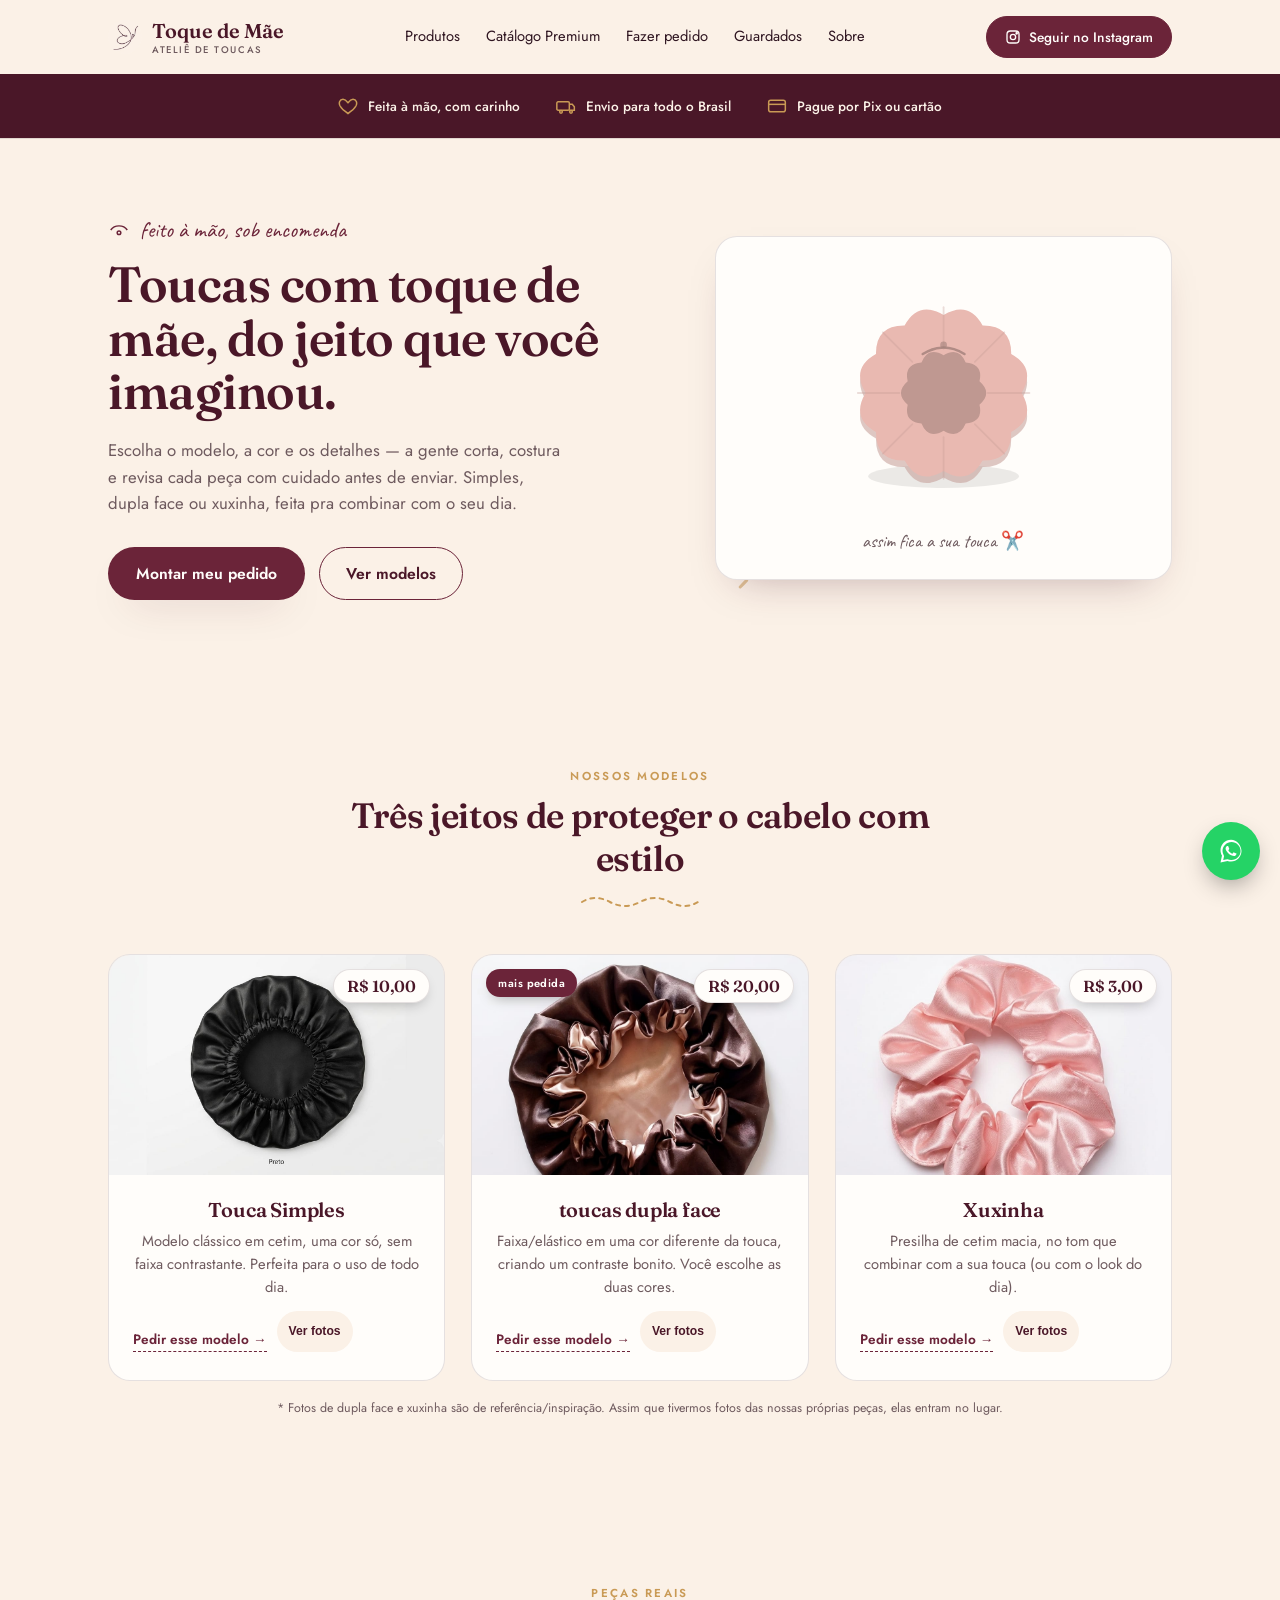
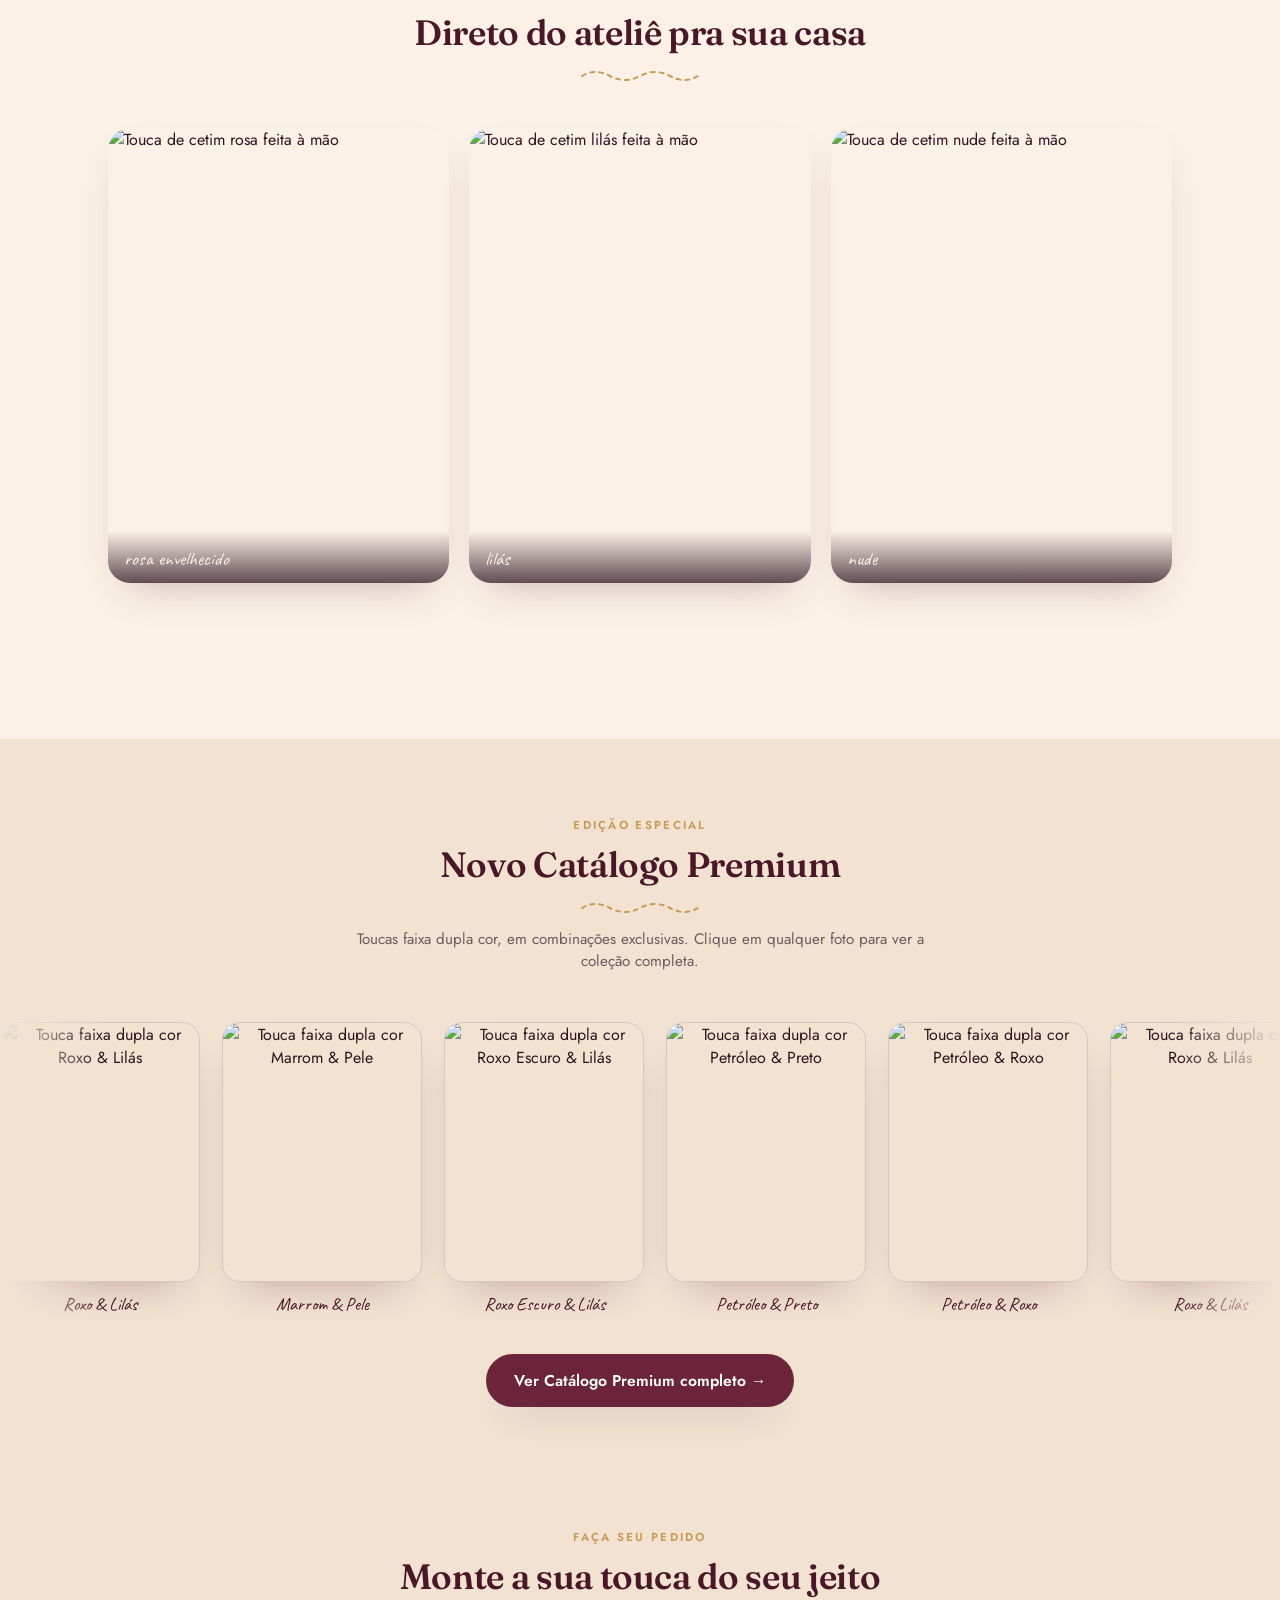
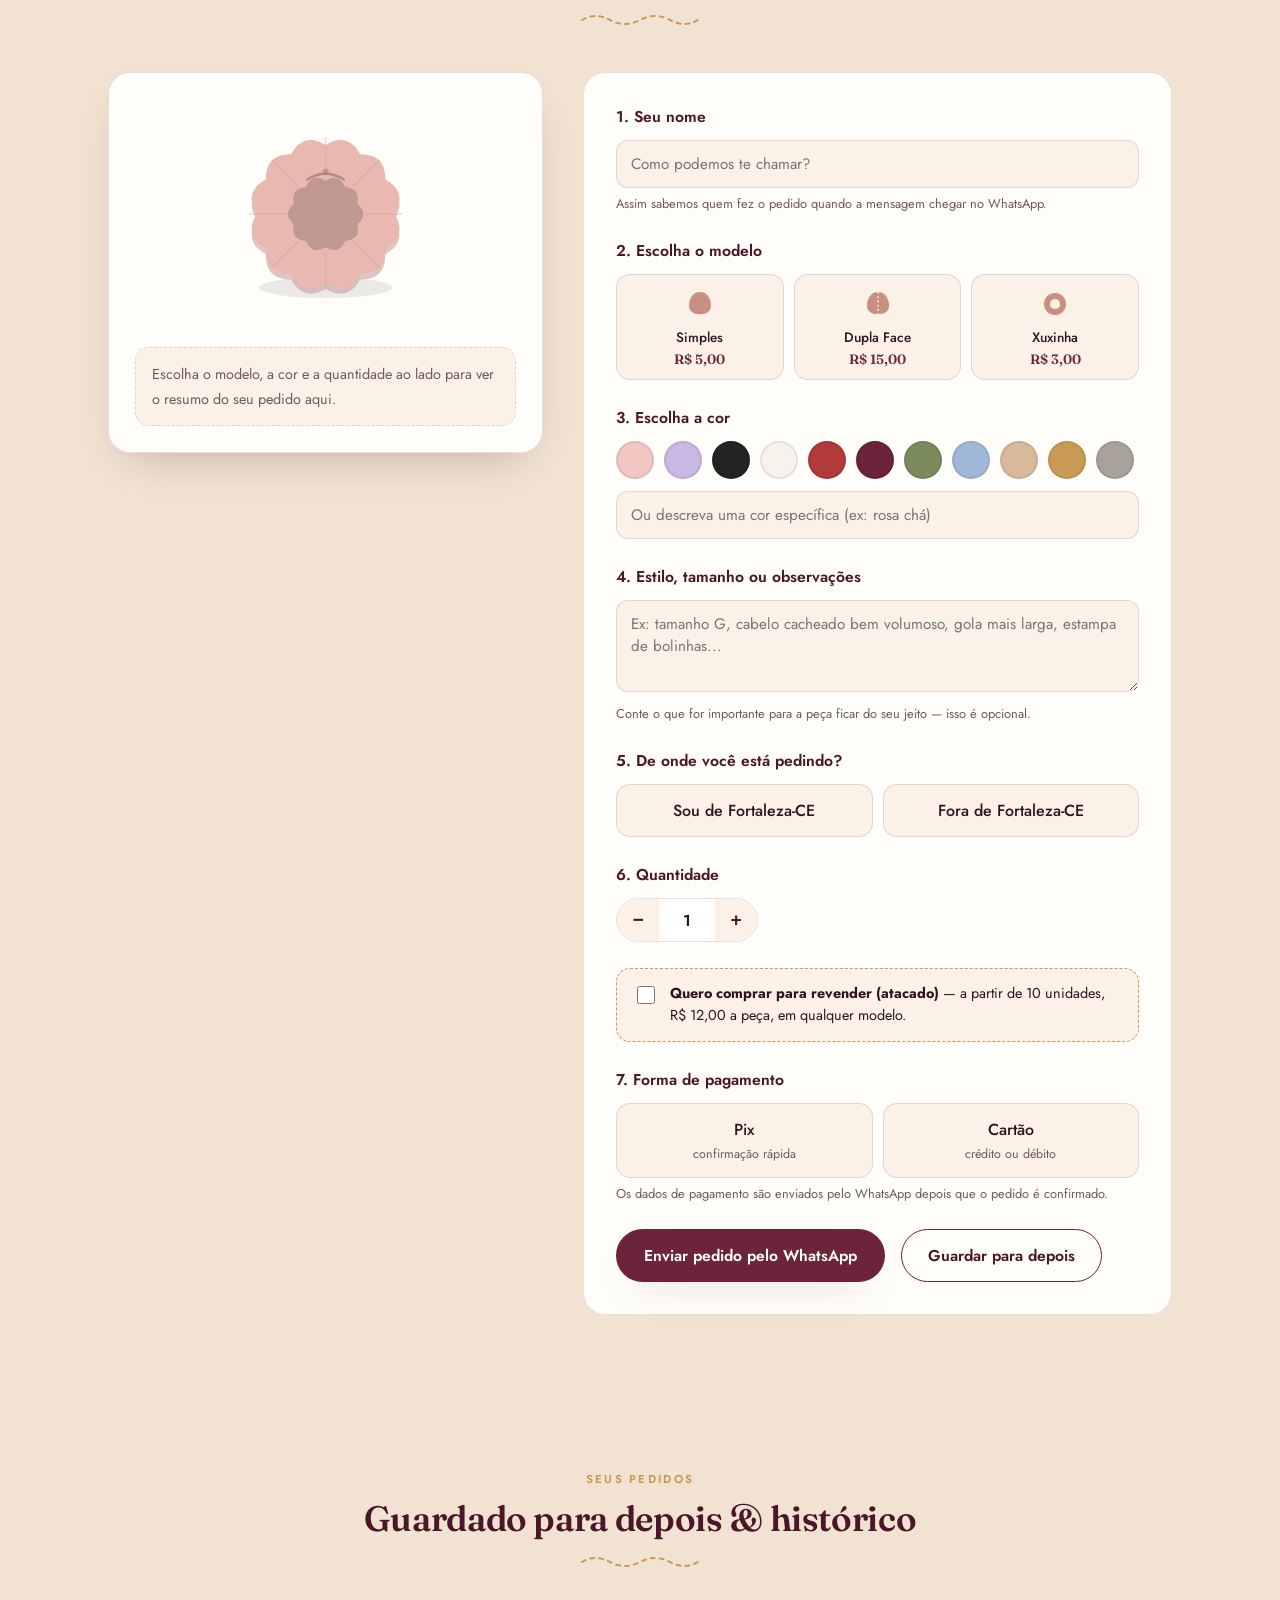
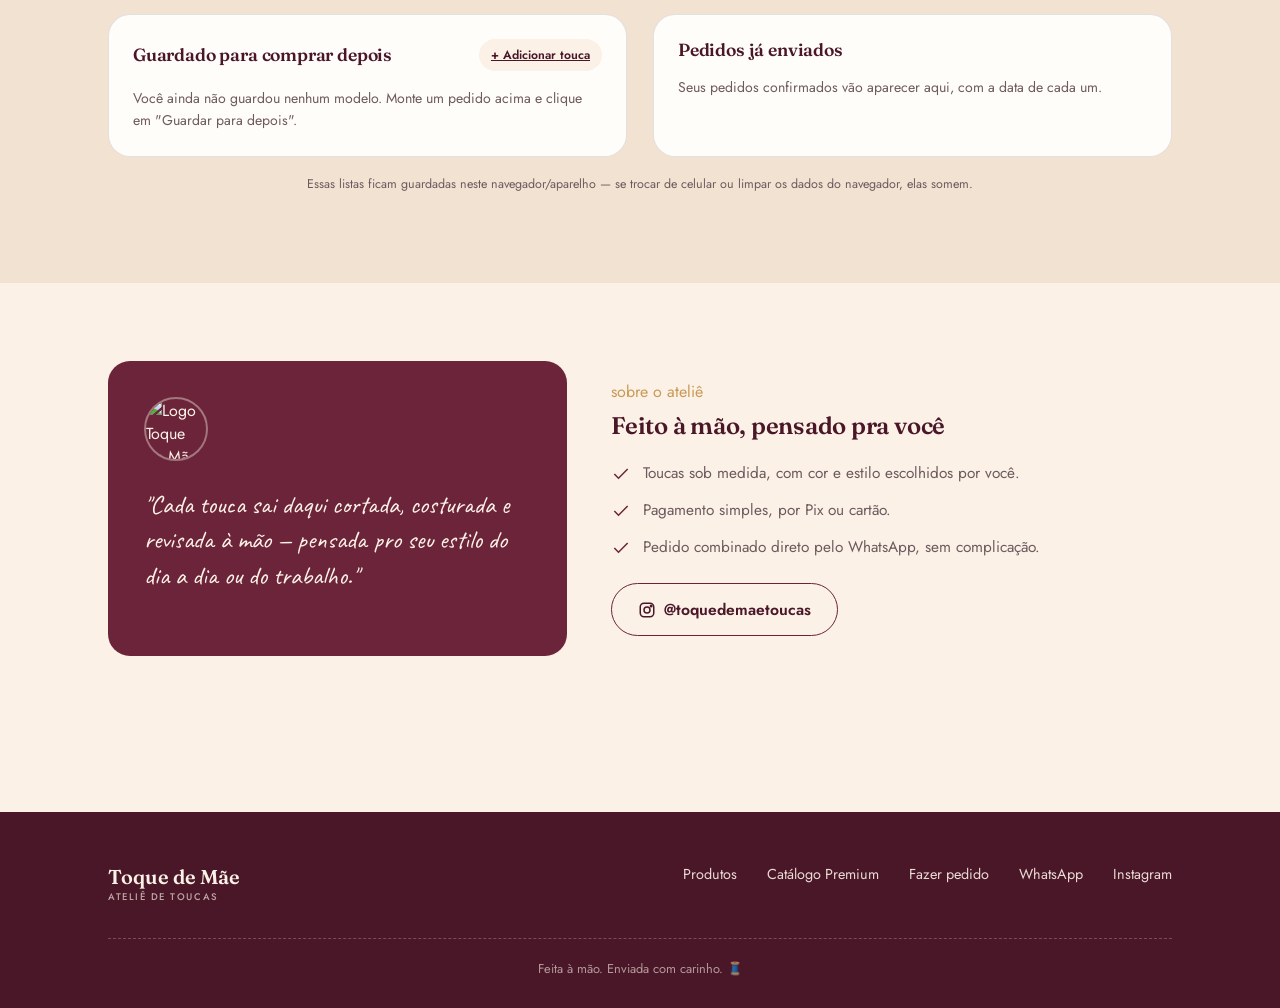
==== commit b2c9dea3: "Update links to catalogo-premium.html" ====
--- a/index.html
+++ b/index.html
@@ -168,6 +168,7 @@
   </section>
 
   <!-- CATÁLOGO PREMIUM -->
+   <section id="catalogo-premium  ">
   <section class="alt premium-section">
     <div class="wrap">
       <div class="section-head">
@@ -179,13 +180,13 @@
     </div>
 
     <div class="marquee-wrap">
-      <a href="#catalogo-premium" class="marquee-track" id="marqueeTrack" aria-label="Ver Catálogo Premium completo">
+      <a href="catalogo-premium.html" class="marquee-track" id="marqueeTrack" aria-label="Ver Catálogo Premium completo">
         <!-- os itens são duplicados via JS para o loop ficar contínuo -->
       </a>
     </div>
 
     <div class="wrap" style="text-align:center; margin-top:8px;">
-      <a href="#catalogo-premium" class="btn-primary">Ver Catálogo Premium completo →</a>
+      <a href="catalogo-premium.html" class="btn-primary">Ver Catálogo Premium completo →</a>
     </div>
   </section>
 
@@ -406,8 +407,8 @@
       </div>
       <div class="footer-links">
         <a href="#produtos">Produtos</a>
-        <a href="catalogo-premium.html">Catálogo Premium</a>
-        <a href="#pedido">Fazer pedido</a>
+        <a href="#catalogo-premium">Catálogo Premium</a>
+        <a href="#pedido">Fazer pedido</a> 
         <a href="https://wa.me/558596822257" target="_blank" rel="noopener">WhatsApp</a>
         <a href="https://www.instagram.com/toquedemaetoucas" target="_blank" rel="noopener">Instagram</a>
       </div>
@@ -419,4 +420,4 @@
 <script src="toque-de-mae.js"></script>
 
 </body>
-</html>+</html>
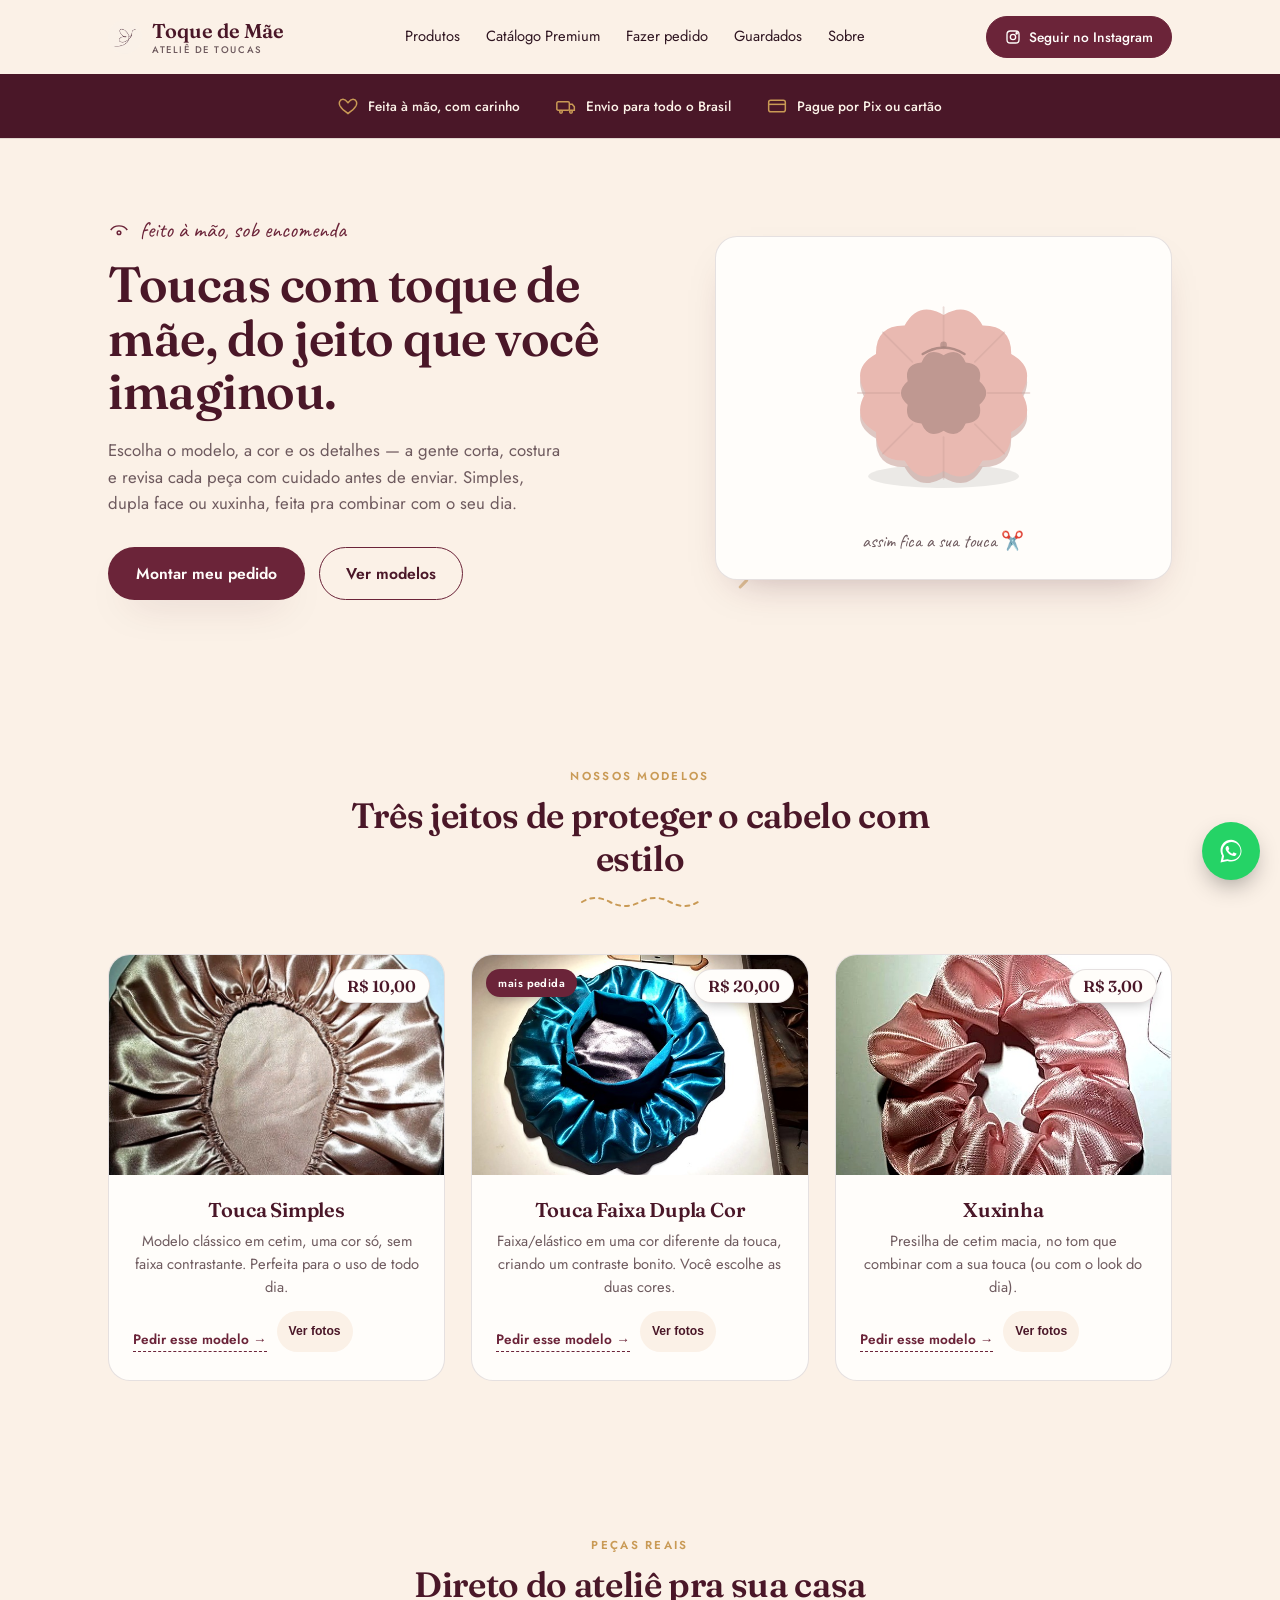
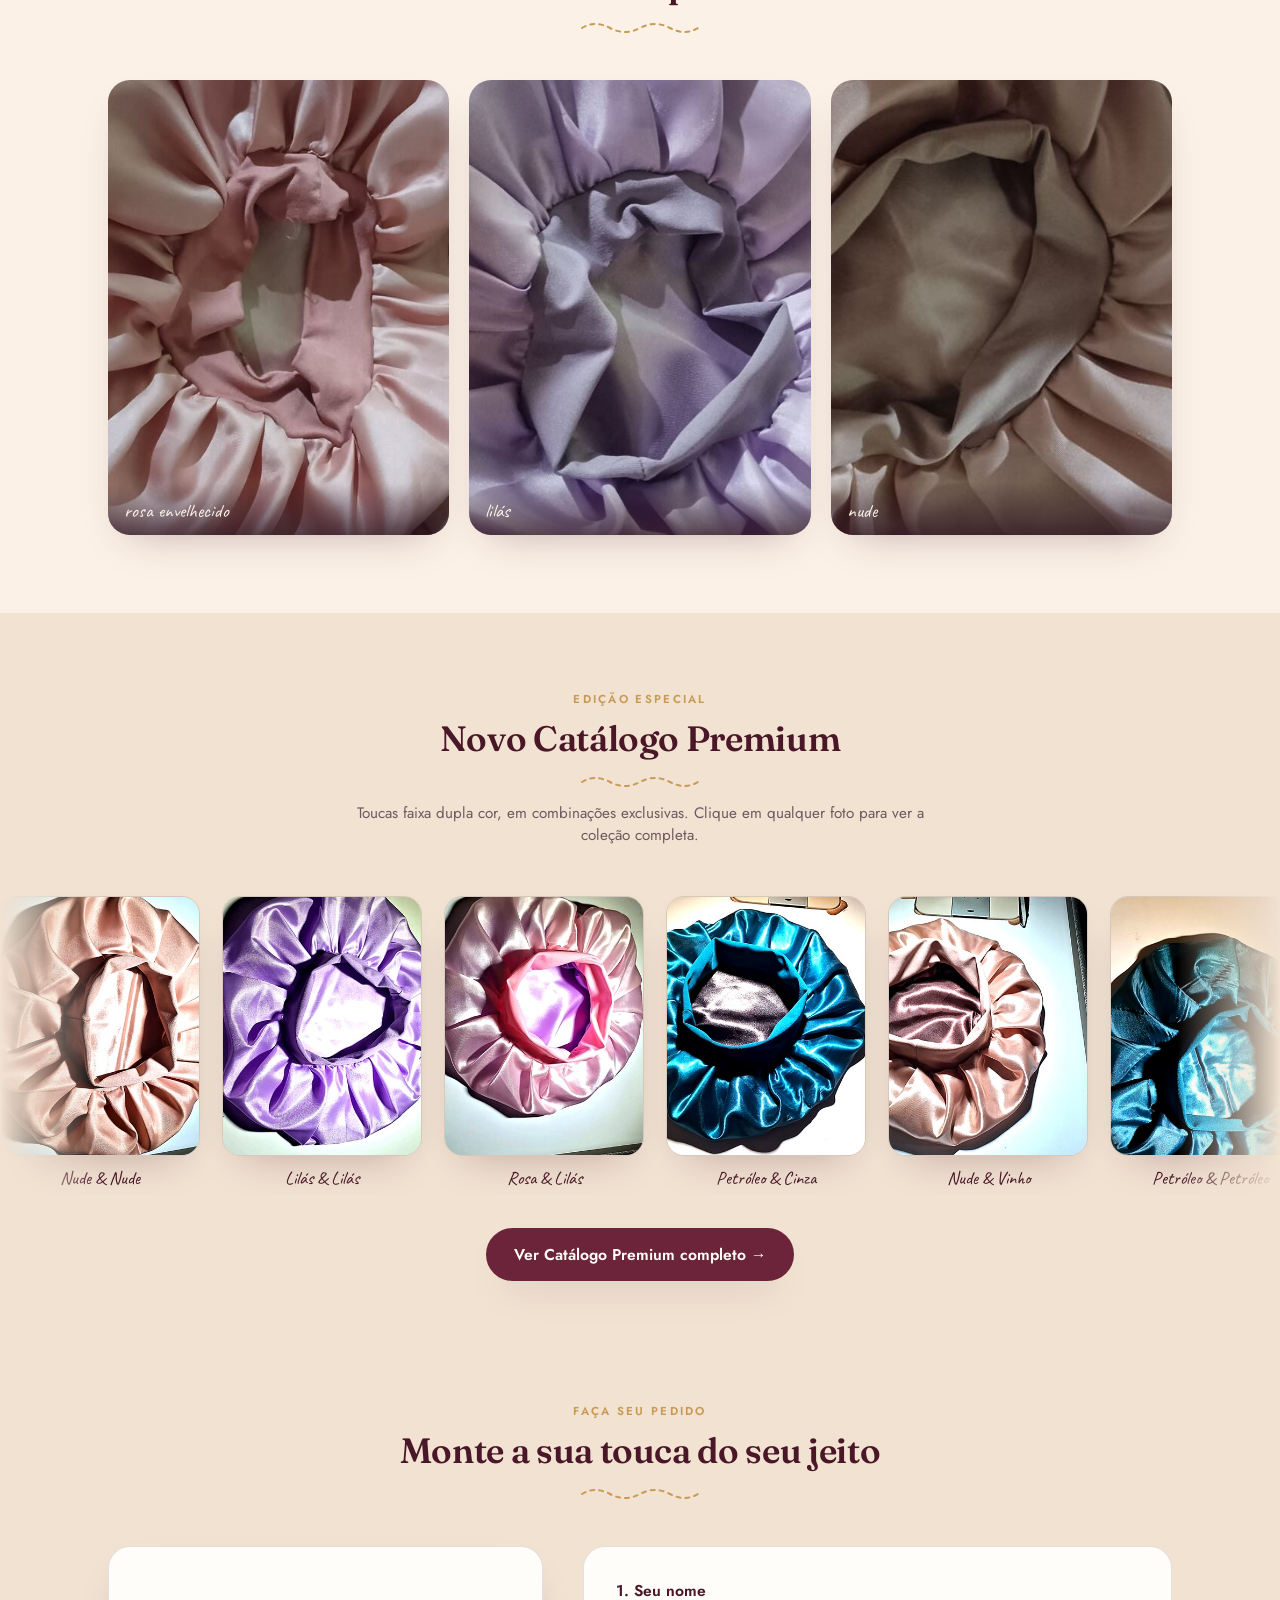
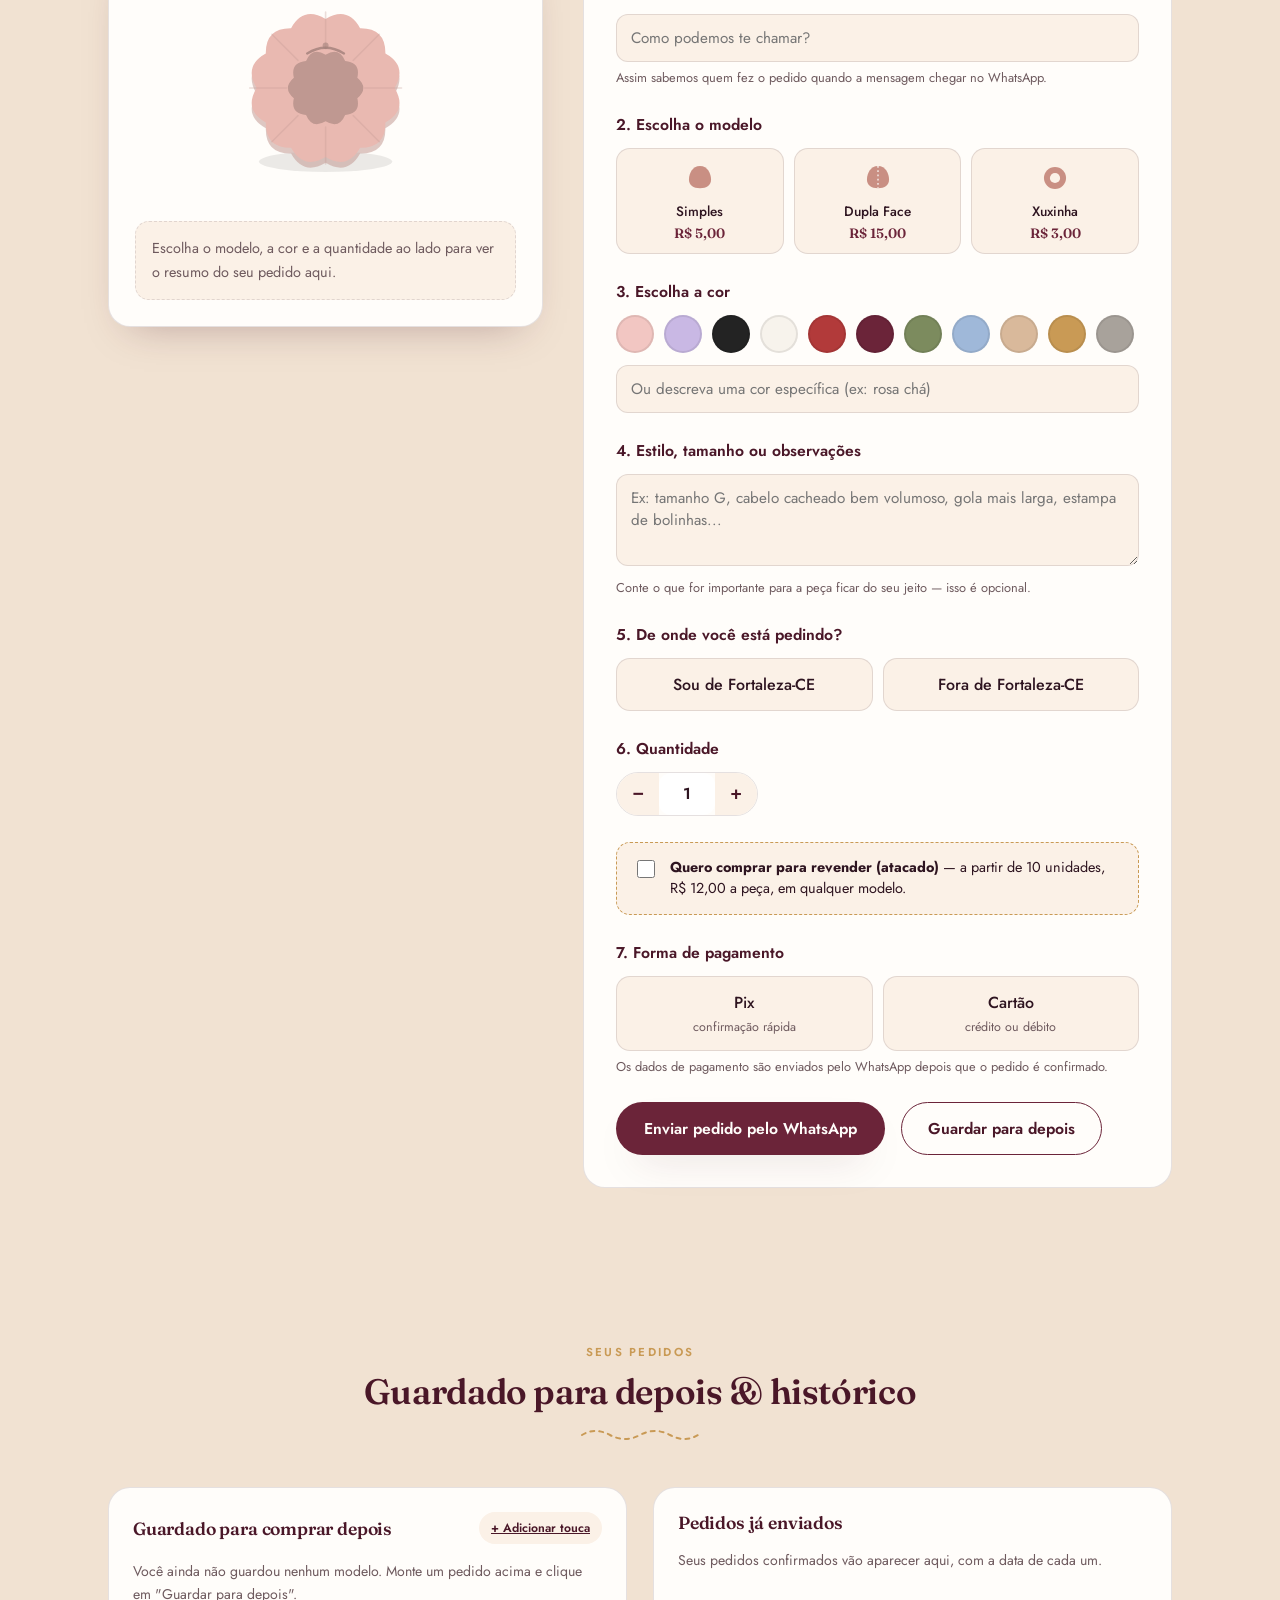
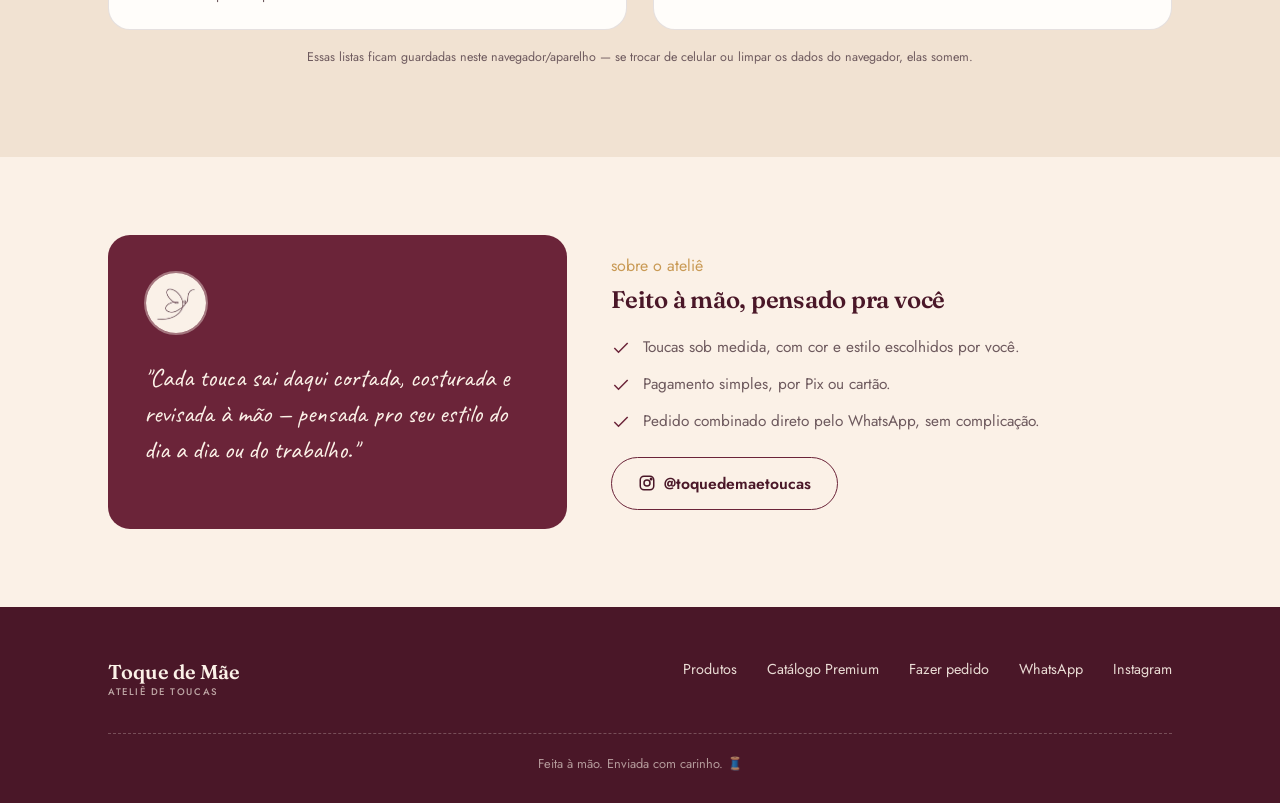
==== commit 693c841e: "Update index.html" ====
--- a/index.html
+++ b/index.html
@@ -4,23 +4,652 @@
 <meta charset="UTF-8">
 <meta name="viewport" content="width=device-width, initial-scale=1.0">
 <title>Toque de Mãe — Toucas feitas à mão</title>
-<link rel="icon" type="image/jpeg" href="FOTOS/WhatsApp Image 2026-07-10 at 22.04.01.jpeg">
+<link rel="icon" type="image/jpeg" href="[data-uri]">
 <link rel="preconnect" href="https://fonts.googleapis.com">
 <link rel="preconnect" href="https://fonts.gstatic.com" crossorigin>
 <link href="https://fonts.googleapis.com/css2?family=Fraunces:ital,opsz,wght@0,9..144,300;0,9..144,500;0,9..144,600;1,9..144,500&family=Jost:wght@300;400;500;600;700&family=Caveat:wght@500;600&display=swap" rel="stylesheet">
-<link rel="stylesheet" href="toque-de-mae.css">
+<style>
+:root{
+    --cream:#FBF1E7;
+    --cream-deep:#F1E2D2;
+    --paper:#FFFDFA;
+    --wine:#6B2439;
+    --wine-deep:#4A1728;
+    --ink:#2E1420;
+    --ink-soft:#6E5A5E;
+    --blush:#E9B9B1;
+    --gold:#C99A55;
+    --line: rgba(46,20,32,0.12);
+    --radius: 22px;
+    --shadow: 0 18px 40px -22px rgba(74,23,40,0.35);
+  }
+  *{box-sizing:border-box;}
+  html{scroll-behavior:smooth;}
+  body{
+    margin:0;
+    background:var(--cream);
+    color:var(--ink);
+    font-family:'Jost', sans-serif;
+    -webkit-font-smoothing:antialiased;
+  }
+  h1,h2,h3{
+    font-family:'Fraunces', serif;
+    font-weight:600;
+    margin:0;
+    color:var(--wine-deep);
+    letter-spacing:-0.01em;
+  }
+  .script{
+    font-family:'Caveat', cursive;
+    color:var(--wine);
+  }
+  a{color:inherit;}
+  img,svg{display:block;max-width:100%;}
+  .wrap{
+    max-width:1120px;
+    margin:0 auto;
+    padding:0 28px;
+  }
+  .stitched{
+    border:none;
+    border-top:2px dashed var(--line);
+    margin:0;
+  }
+  /* ---------- Header ---------- */
+  header{
+    position:sticky; top:0; z-index:50;
+    background:rgba(251,241,231,0.86);
+    backdrop-filter:blur(10px);
+    border-bottom:1px solid var(--line);
+  }
+  .nav{
+    display:flex; align-items:center; justify-content:space-between;
+    padding:16px 28px;
+    max-width:1120px; margin:0 auto;
+  }
+  .brand{
+    display:flex; align-items:center; gap:10px;
+    text-decoration:none;
+  }
+  .brand-mark{ width:34px; height:34px; flex-shrink:0; }
+  .brand-name{
+    font-family:'Fraunces', serif;
+    font-size:1.25rem;
+    font-weight:600;
+    color:var(--wine-deep);
+  }
+  .brand-name small{
+    display:block;
+    font-family:'Jost', sans-serif;
+    font-size:0.6rem;
+    letter-spacing:.16em;
+    text-transform:uppercase;
+    color:var(--ink-soft);
+    font-weight:500;
+  }
+  nav.links{ display:flex; gap:26px; }
+  nav.links a{
+    text-decoration:none;
+    font-size:0.92rem;
+    color:var(--ink);
+    position:relative;
+    padding-bottom:3px;
+  }
+  nav.links a:hover{ color:var(--wine); }
+  .ig-btn{
+    display:inline-flex; align-items:center; gap:8px;
+    background:var(--wine);
+    color:var(--paper) !important;
+    padding:10px 18px;
+    border-radius:999px;
+    text-decoration:none;
+    font-size:0.86rem;
+    font-weight:500;
+    border:1px solid var(--wine);
+    transition:transform .18s ease, background .18s ease;
+    white-space:nowrap;
+  }
+  .ig-btn:hover{ background:var(--wine-deep); transform:translateY(-1px); }
+  .ig-btn svg{ width:16px; height:16px; }
+  .menu-toggle{ display:none; }
+
+  /* ---------- Hero ---------- */
+  .hero{
+    position:relative;
+    padding:76px 0 90px;
+    overflow:hidden;
+  }
+  .hero .wrap{
+    display:grid;
+    grid-template-columns: 1.1fr 0.9fr;
+    gap:48px;
+    align-items:center;
+  }
+  .eyebrow{
+    font-family:'Caveat', cursive;
+    font-size:1.4rem;
+    color:var(--wine);
+    display:flex; align-items:center; gap:10px;
+  }
+  .eyebrow svg{ width:22px; height:22px; }
+  .hero h1{
+    font-size:clamp(2.1rem, 4vw, 3.1rem);
+    line-height:1.08;
+    margin:14px 0 18px;
+  }
+  .hero p.lede{
+    font-size:1.05rem;
+    color:var(--ink-soft);
+    max-width:46ch;
+    line-height:1.6;
+    margin-bottom:30px;
+  }
+  .hero-ctas{ display:flex; gap:14px; flex-wrap:wrap; }
+  .btn-primary{
+    background:var(--wine);
+    color:var(--paper);
+    border:none;
+    padding:15px 28px;
+    border-radius:999px;
+    font-family:'Jost', sans-serif;
+    font-size:0.98rem;
+    font-weight:600;
+    cursor:pointer;
+    text-decoration:none;
+    display:inline-block;
+    transition:transform .18s ease, box-shadow .18s ease;
+    box-shadow:var(--shadow);
+  }
+  .btn-primary:hover{ transform:translateY(-2px); }
+  .btn-ghost{
+    background:transparent;
+    border:1.5px solid var(--wine);
+    color:var(--wine-deep);
+    padding:14px 26px;
+    border-radius:999px;
+    font-family:'Jost', sans-serif;
+    font-weight:600;
+    font-size:0.98rem;
+    text-decoration:none;
+    display:inline-flex; align-items:center; gap:8px;
+  }
+  .hero-art{ position:relative; }
+  .hero-thread{
+    position:absolute; inset:-30px -10px auto auto;
+    width:120%; height:auto; opacity:.55; z-index:0;
+  }
+  .hero-card{
+    position:relative; z-index:1;
+    background:var(--paper);
+    border-radius:var(--radius);
+    box-shadow:var(--shadow);
+    padding:26px;
+    border:1px solid var(--line);
+  }
+  .hero-card svg{ width:100%; height:260px; }
+  .hero-card .cap{
+    text-align:center;
+    font-family:'Caveat', cursive;
+    color:var(--ink-soft);
+    font-size:1.15rem;
+    margin-top:6px;
+  }
+
+  /* ---------- Section heading pattern ---------- */
+  .section-head{ text-align:center; max-width:600px; margin:0 auto 46px; }
+  .section-head .tag{
+    font-size:0.72rem; letter-spacing:.2em; text-transform:uppercase;
+    color:var(--gold); font-weight:600; margin-bottom:10px; display:block;
+  }
+  .section-head h2{ font-size:clamp(1.6rem,3vw,2.2rem); }
+  .stitch-underline{ width:120px; height:12px; margin:16px auto 0; display:block; }
+
+  section{ padding:78px 0; }
+  section.alt{ background:var(--cream-deep); }
+
+  /* ---------- Products ---------- */
+  .products-grid{
+    display:grid; grid-template-columns:repeat(3,1fr); gap:26px;
+  }
+  .product-card{
+    position:relative;
+    background:var(--paper);
+    border-radius:var(--radius);
+    padding:0 0 28px;
+    border:1px solid var(--line);
+    text-align:center;
+    overflow:hidden;
+    transition:transform .2s ease, box-shadow .2s ease;
+  }
+  .product-card:hover{ transform:translateY(-6px); box-shadow:var(--shadow); }
+  .product-card:hover .product-photo img{ transform:scale(1.06); }
+  .product-media{
+    position:relative;
+    height:220px;
+    background:var(--cream-deep);
+    overflow:hidden;
+  }
+  .product-media svg{ width:100%; height:100%; padding:24px; }
+  .product-photo{ width:100%; height:100%; overflow:hidden; }
+  .product-photo img{
+    width:100%; height:100%; object-fit:cover; object-position:center 30%;
+    transition:transform .5s ease;
+    display:block;
+  }
+  .badge-best{
+    position:absolute; top:14px; left:14px; z-index:2;
+    background:var(--wine); color:var(--paper);
+    font-size:0.7rem; font-weight:600; letter-spacing:.04em;
+    padding:6px 12px; border-radius:999px;
+    box-shadow:0 6px 14px -6px rgba(0,0,0,0.35);
+  }
+  .price-tag{
+    position:absolute; top:14px; right:14px; z-index:2;
+    background:var(--paper); color:var(--wine-deep);
+    font-family:'Fraunces', serif; font-weight:600; font-size:1rem;
+    padding:6px 13px; border-radius:999px;
+    box-shadow:0 6px 14px -6px rgba(0,0,0,0.3);
+    border:1px solid var(--line);
+  }
+  .product-card .body{ padding:22px 24px 0; }
+  .product-card h3{ font-size:1.25rem; margin-bottom:8px; }
+  .product-card p{ font-size:0.92rem; color:var(--ink-soft); line-height:1.55; margin:0; }
+  .product-card .pick{
+    margin-top:18px;
+    display:inline-block;
+    font-size:0.85rem;
+    font-weight:600;
+    color:var(--wine);
+    text-decoration:none;
+    border-bottom:1.5px dashed var(--wine);
+    padding-bottom:2px;
+  }
+
+  /* ---------- Trust strip ---------- */
+  .trust-strip{
+    display:flex; justify-content:center; gap:36px; flex-wrap:wrap;
+    padding:22px 28px;
+    background:var(--wine-deep); color:var(--cream);
+  }
+  .trust-item{ display:flex; align-items:center; gap:10px; font-size:0.85rem; font-weight:500; }
+  .trust-item svg{ width:20px; height:20px; flex-shrink:0; color:var(--gold); }
+
+  /* ---------- Gallery ---------- */
+  .gallery-grid{ display:grid; grid-template-columns:repeat(3,1fr); gap:20px; }
+  .gallery-item{
+    border-radius:var(--radius);
+    overflow:hidden;
+    position:relative;
+    aspect-ratio:3/4;
+    box-shadow:var(--shadow);
+  }
+  .gallery-item img{
+    width:100%; height:100%; object-fit:cover;
+    transition:transform .5s ease;
+  }
+  .gallery-item:hover img{ transform:scale(1.08); }
+  .gallery-item .cap{
+    position:absolute; left:0; right:0; bottom:0;
+    background:linear-gradient(0deg, rgba(46,20,32,0.75), transparent);
+    color:var(--cream);
+    padding:16px 16px 12px;
+    font-family:'Caveat', cursive;
+    font-size:1.2rem;
+  }
+
+  /* ---------- Floating WhatsApp ---------- */
+  .float-whatsapp{
+    position:fixed; right:20px; bottom:20px; z-index:60;
+    background:#25D366; color:#fff;
+    width:58px; height:58px; border-radius:50%;
+    display:flex; align-items:center; justify-content:center;
+    box-shadow:0 10px 26px -8px rgba(0,0,0,0.45);
+    text-decoration:none;
+    transition:transform .18s ease;
+  }
+  .float-whatsapp:hover{ transform:scale(1.08); }
+  .float-whatsapp svg{ width:28px; height:28px; }
+
+  /* ---------- Order form ---------- */
+  .order-layout{
+    display:grid;
+    grid-template-columns: 0.85fr 1.15fr;
+    gap:40px;
+    align-items:flex-start;
+  }
+  .preview-panel{
+    position:sticky; top:100px;
+    background:var(--paper);
+    border-radius:var(--radius);
+    border:1px solid var(--line);
+    padding:26px;
+    box-shadow:var(--shadow);
+  }
+  .preview-panel svg{ width:100%; height:230px; }
+  .preview-summary{
+    margin-top:18px;
+    font-size:0.9rem;
+    color:var(--ink-soft);
+    background:var(--cream);
+    border-radius:14px;
+    padding:14px 16px;
+    line-height:1.7;
+    border:1px dashed var(--line);
+  }
+  .preview-summary b{ color:var(--wine-deep); }
+
+  form{
+    background:var(--paper);
+    border-radius:var(--radius);
+    border:1px solid var(--line);
+    padding:32px;
+  }
+  .field{ margin-bottom:26px; }
+  .field > label.title{
+    display:block;
+    font-weight:600;
+    font-size:0.98rem;
+    color:var(--wine-deep);
+    margin-bottom:12px;
+  }
+  .field .hint{ font-size:0.8rem; color:var(--ink-soft); margin-top:6px; }
+
+  .type-grid{ display:grid; grid-template-columns:repeat(3,1fr); gap:10px; }
+  .type-option{
+    border:1.5px solid var(--line);
+    border-radius:14px;
+    padding:12px 8px;
+    text-align:center;
+    cursor:pointer;
+    font-size:0.85rem;
+    font-weight:500;
+    color:var(--ink);
+    background:var(--cream);
+    transition:all .15s ease;
+  }
+  .type-option svg{ width:34px; height:34px; margin:0 auto 6px; }
+  .type-option input{ display:none; }
+  .type-option .price{
+    display:block; margin-top:4px;
+    font-family:'Fraunces', serif; font-weight:600; color:var(--wine);
+    font-size:0.85rem;
+  }
+  .type-option.selected{
+    border-color:var(--wine);
+    background:#fff;
+    box-shadow:0 6px 18px -10px rgba(107,36,57,0.5);
+    color:var(--wine-deep);
+  }
+
+  .swatches{ display:flex; flex-wrap:wrap; gap:10px; }
+  .swatch{
+    width:38px; height:38px; border-radius:50%;
+    border:2px solid rgba(0,0,0,0.08);
+    cursor:pointer;
+    position:relative;
+    transition:transform .15s ease;
+  }
+  .swatch:hover{ transform:scale(1.08); }
+  .swatch.selected::after{
+    content:"";
+    position:absolute; inset:-5px;
+    border-radius:50%;
+    border:2px solid var(--wine);
+  }
+  .custom-color-row{ margin-top:12px; display:flex; gap:10px; align-items:center; }
+  .custom-color-row input[type="text"]{ flex:1; }
+
+  input[type="text"], textarea, select{
+    width:100%;
+    font-family:'Jost', sans-serif;
+    font-size:0.95rem;
+    padding:12px 14px;
+    border-radius:12px;
+    border:1.5px solid var(--line);
+    background:var(--cream);
+    color:var(--ink);
+    resize:vertical;
+  }
+  input[type="text"]:focus, textarea:focus{
+    outline:none; border-color:var(--wine);
+    background:#fff;
+  }
+
+  .qty-control{ display:flex; align-items:center; gap:0; width:fit-content; border:1.5px solid var(--line); border-radius:999px; overflow:hidden; }
+  .qty-control button{
+    width:42px; height:42px; border:none; background:var(--cream);
+    font-size:1.2rem; cursor:pointer; color:var(--wine-deep); font-weight:600;
+  }
+  .qty-control button:hover{ background:var(--blush); }
+  .qty-control input{
+    width:56px; text-align:center; border:none; background:#fff;
+    font-size:1rem; font-weight:600; height:42px; padding:0;
+  }
+
+  .pay-grid{ display:grid; grid-template-columns:1fr 1fr; gap:10px; }
+  .wholesale-toggle{
+    display:flex; align-items:flex-start; gap:12px;
+    background:var(--cream); border:1.5px dashed var(--gold);
+    border-radius:14px; padding:14px 16px; cursor:pointer;
+  }
+  .wholesale-toggle input{ margin-top:3px; width:18px; height:18px; accent-color:var(--wine); flex-shrink:0; }
+  .wholesale-toggle span{ font-size:0.9rem; color:var(--ink); line-height:1.5; }
+  #atacadoHint.show{ display:block !important; color:var(--wine); font-weight:500; }
+  .pay-option{
+    border:1.5px solid var(--line); border-radius:14px; padding:14px;
+    cursor:pointer; text-align:center; font-weight:500; background:var(--cream);
+    transition:all .15s ease;
+  }
+  .pay-option input{ display:none; }
+  .pay-option.selected{ border-color:var(--wine); background:#fff; color:var(--wine-deep); box-shadow:0 6px 18px -10px rgba(107,36,57,0.5); }
+  .pay-option small{ display:block; font-weight:400; color:var(--ink-soft); font-size:0.78rem; margin-top:4px; }
+
+  .submit-row{ display:flex; align-items:center; gap:16px; flex-wrap:wrap; margin-top:6px; }
+  .saved-msg{ color:var(--wine); font-size:0.85rem; display:none; font-weight:500; }
+  .saved-msg.show{ display:block; }
+
+  /* ---------- Favorites & order history ---------- */
+  .fav-hist-grid{ display:grid; grid-template-columns:1fr 1fr; gap:26px; }
+  .fh-panel{
+    background:var(--paper);
+    border-radius:var(--radius);
+    border:1px solid var(--line);
+    padding:24px;
+  }
+  .fh-panel h3{ font-family:'Fraunces', serif; font-size:1.1rem; color:var(--wine-deep); margin-bottom:16px; }
+  .fh-panel-head{ display:flex; align-items:center; justify-content:space-between; gap:10px; margin-bottom:16px; flex-wrap:wrap; }
+  .fh-panel-head h3{ margin-bottom:0; }
+  .fh-buyall{
+    display:flex; align-items:center; justify-content:space-between; gap:12px; flex-wrap:wrap;
+    background:var(--cream); border-radius:14px; padding:12px 16px; margin-bottom:16px;
+  }
+  .fh-buyall span{ font-size:0.85rem; color:var(--ink); font-weight:500; }
+  .list-empty{ font-size:0.88rem; color:var(--ink-soft); line-height:1.6; margin:0; }
+  .fh-item{
+    display:flex; justify-content:space-between; align-items:flex-start; gap:12px;
+    padding:14px 0;
+    border-top:1px dashed var(--line);
+  }
+  .fh-item:first-child{ border-top:none; padding-top:0; }
+  .fh-item .fh-info{ font-size:0.88rem; line-height:1.55; color:var(--ink); }
+  .fh-item .fh-info b{ color:var(--wine-deep); }
+  .fh-item .fh-date{ display:block; font-size:0.76rem; color:var(--ink-soft); margin-top:2px; }
+  .fh-actions{ display:flex; gap:8px; flex-shrink:0; }
+  .fh-btn{
+    border:none; background:var(--cream); color:var(--wine-deep);
+    font-size:0.76rem; font-weight:600; padding:7px 12px; border-radius:999px;
+    cursor:pointer; white-space:nowrap;
+  }
+  .fh-btn:hover{ background:var(--blush); }
+  .fh-btn.danger{ color:var(--wine); }
+  .fh-note{ text-align:center; font-size:0.78rem; color:var(--ink-soft); margin-top:18px; }
+
+  /* ---------- Premium marquee carousel ---------- */
+    .premium-section{ padding-bottom:44px; }
+  .marquee-wrap{
+    overflow:hidden;
+    width:100%;
+    -webkit-mask-image: linear-gradient(90deg, transparent, #000 8%, #000 92%, transparent);
+    mask-image: linear-gradient(90deg, transparent, #000 8%, #000 92%, transparent);
+    margin:30px 0 34px;
+  }
+  .marquee-track{
+    display:flex;
+    gap:22px;
+    width:max-content;
+    text-decoration:none;
+    animation: marqueeScroll 44s linear infinite;
+    padding:4px 0;
+  }
+  .marquee-track:hover{ animation-play-state:paused; }
+  .marquee-item{
+    flex:0 0 auto;
+    width:200px;
+    text-align:center;
+  }
+  .marquee-item img{
+    width:200px; height:260px; object-fit:cover;
+    border-radius:18px;
+    box-shadow:var(--shadow);
+    border:1px solid var(--line);
+  }
+  .marquee-label{
+    display:block;
+    margin-top:10px;
+    font-family:'Caveat', cursive;
+    color:var(--wine-deep);
+    font-size:1.15rem;
+  }
+  @keyframes marqueeScroll{
+    from{ transform:translateX(0); }
+    to{ transform:translateX(-50%); }
+  }
+  @media (prefers-reduced-motion: reduce){
+    .marquee-track{ animation:none; overflow-x:auto; }
+  }
+  @media (max-width:600px){
+    .marquee-item{ width:150px; }
+    .marquee-item img{ width:150px; height:195px; }
+  }
+
+  /* ---------- Carousel modal ---------- */
+  .carousel-overlay{
+    position:fixed; inset:0; z-index:100;
+    background:rgba(46,20,32,0.75);
+    display:none; align-items:center; justify-content:center;
+    padding:24px;
+  }
+  .carousel-overlay.open{ display:flex; }
+  .carousel-box{
+    background:var(--paper);
+    border-radius:var(--radius);
+    max-width:480px; width:100%;
+    padding:20px;
+    position:relative;
+  }
+  .carousel-box h3{ text-align:center; margin-bottom:14px; font-size:1.1rem; }
+  .carousel-viewport{
+    position:relative;
+    border-radius:16px;
+    overflow:hidden;
+    aspect-ratio:1/1;
+    background:var(--cream-deep);
+  }
+  .carousel-viewport img{
+    width:100%; height:100%; object-fit:cover;
+    display:none;
+  }
+  .carousel-viewport img.active{ display:block; }
+  .carousel-nav{
+    position:absolute; top:50%; transform:translateY(-50%);
+    width:38px; height:38px; border-radius:50%;
+    background:rgba(255,255,255,0.9); border:none;
+    font-size:1.1rem; cursor:pointer; color:var(--wine-deep);
+  }
+  .carousel-prev{ left:10px; }
+  .carousel-next{ right:10px; }
+  .carousel-dots{ display:flex; justify-content:center; gap:6px; margin-top:14px; }
+  .carousel-dots span{
+    width:8px; height:8px; border-radius:50%; background:var(--line);
+    cursor:pointer;
+  }
+  .carousel-dots span.active{ background:var(--wine); }
+  .carousel-close{
+    position:absolute; top:14px; right:14px;
+    background:none; border:none; font-size:1.3rem; cursor:pointer; color:var(--ink-soft);
+  }
+  .error-msg{ color:var(--wine); font-size:0.85rem; display:none; }
+  .error-msg.show{ display:block; }
+
+  /* ---------- About strip ---------- */
+  .about{
+    display:grid; grid-template-columns: 0.9fr 1.1fr; gap:44px; align-items:center;
+  }
+  .about-art{ position:relative; }
+  .about-art .frame{
+    background:var(--wine);
+    border-radius:var(--radius);
+    padding:36px;
+    color:var(--cream);
+  }
+  .about-art .frame p{ font-family:'Caveat', cursive; font-size:1.6rem; line-height:1.4; }
+  .about ul{ list-style:none; padding:0; margin:22px 0 0; display:grid; gap:14px; }
+  .about li{ display:flex; gap:12px; align-items:flex-start; font-size:0.96rem; color:var(--ink-soft); line-height:1.5; }
+  .about li svg{ flex-shrink:0; width:20px; height:20px; color:var(--wine); margin-top:2px; }
+
+  /* ---------- Footer ---------- */
+  footer{ background:var(--wine-deep); color:var(--cream); padding:52px 0 30px; }
+  .footer-grid{ display:flex; justify-content:space-between; flex-wrap:wrap; gap:26px; }
+  footer .brand-name{ color:var(--cream); }
+  footer .brand-name small{ color:rgba(251,241,231,0.65); }
+  .footer-links{ display:flex; gap:30px; flex-wrap:wrap; }
+  .footer-links a{ text-decoration:none; color:var(--cream); font-size:0.9rem; opacity:.9; }
+  .footer-links a:hover{ opacity:1; text-decoration:underline; }
+  .footer-bottom{
+    border-top:1px dashed rgba(251,241,231,0.25);
+    margin-top:34px; padding-top:20px;
+    font-size:0.8rem; color:rgba(251,241,231,0.6);
+    text-align:center;
+  }
+
+  @media (max-width:900px){
+    .hero .wrap{ grid-template-columns:1fr; }
+    .hero-art{ order:-1; }
+    .products-grid{ grid-template-columns:1fr 1fr; }
+    .order-layout{ grid-template-columns:1fr; }
+    .preview-panel{ position:static; order:-1; }
+    .about{ grid-template-columns:1fr; }
+    .fav-hist-grid{ grid-template-columns:1fr; }
+    nav.links{ display:none; }
+  }
+  @media (max-width:600px){
+    .products-grid{ grid-template-columns:1fr; }
+    .gallery-grid{ grid-template-columns:1fr 1fr; }
+    .type-grid{ grid-template-columns:1fr 1fr 1fr; }
+    .pay-grid{ grid-template-columns:1fr; }
+    form{ padding:22px; }
+    .nav{ padding:14px 20px; }
+    .ig-btn span{ display:none; }
+    .trust-strip{ gap:18px; padding:18px 20px; }
+    .trust-item{ font-size:0.78rem; }
+  }
+  @media (prefers-reduced-motion: reduce){
+    *{ transition:none !important; animation:none !important; }
+  }
+
+</style>
 </head>
 <body>
 
 <header>
   <div class="nav">
     <a class="brand" href="#top">
-      <img class="brand-mark" src="FOTOS/WhatsApp Image 2026-07-10 at 22.04.01.jpeg" alt="Logo Toque de Mãe" style="border-radius:50%;object-fit:cover;">
+      <img class="brand-mark" src="[data-uri]" alt="Logo Toque de Mãe" style="border-radius:50%;object-fit:cover;">
       <span class="brand-name">Toque de Mãe<small>Ateliê de toucas</small></span>
     </a>
     <nav class="links">
       <a href="#produtos">Produtos</a>
-      <a href="#catalogo-premium">Catálogo Premium</a>
+      <a href="catalogo-premium.html">Catálogo Premium</a>
       <a href="#pedido">Fazer pedido</a>
       <a href="#favoritos">Guardados</a>
       <a href="#sobre">Sobre</a>
@@ -89,7 +718,7 @@
           <div class="product-media">
             <span class="price-tag">R$ 10,00</span>
             <div class="product-photo">
-              <img src="FOTOS/foto 2.jpeg" alt="Touca simples de cetim dourada, foto real do ateliê" loading="lazy">
+              <img src="[data-uri]